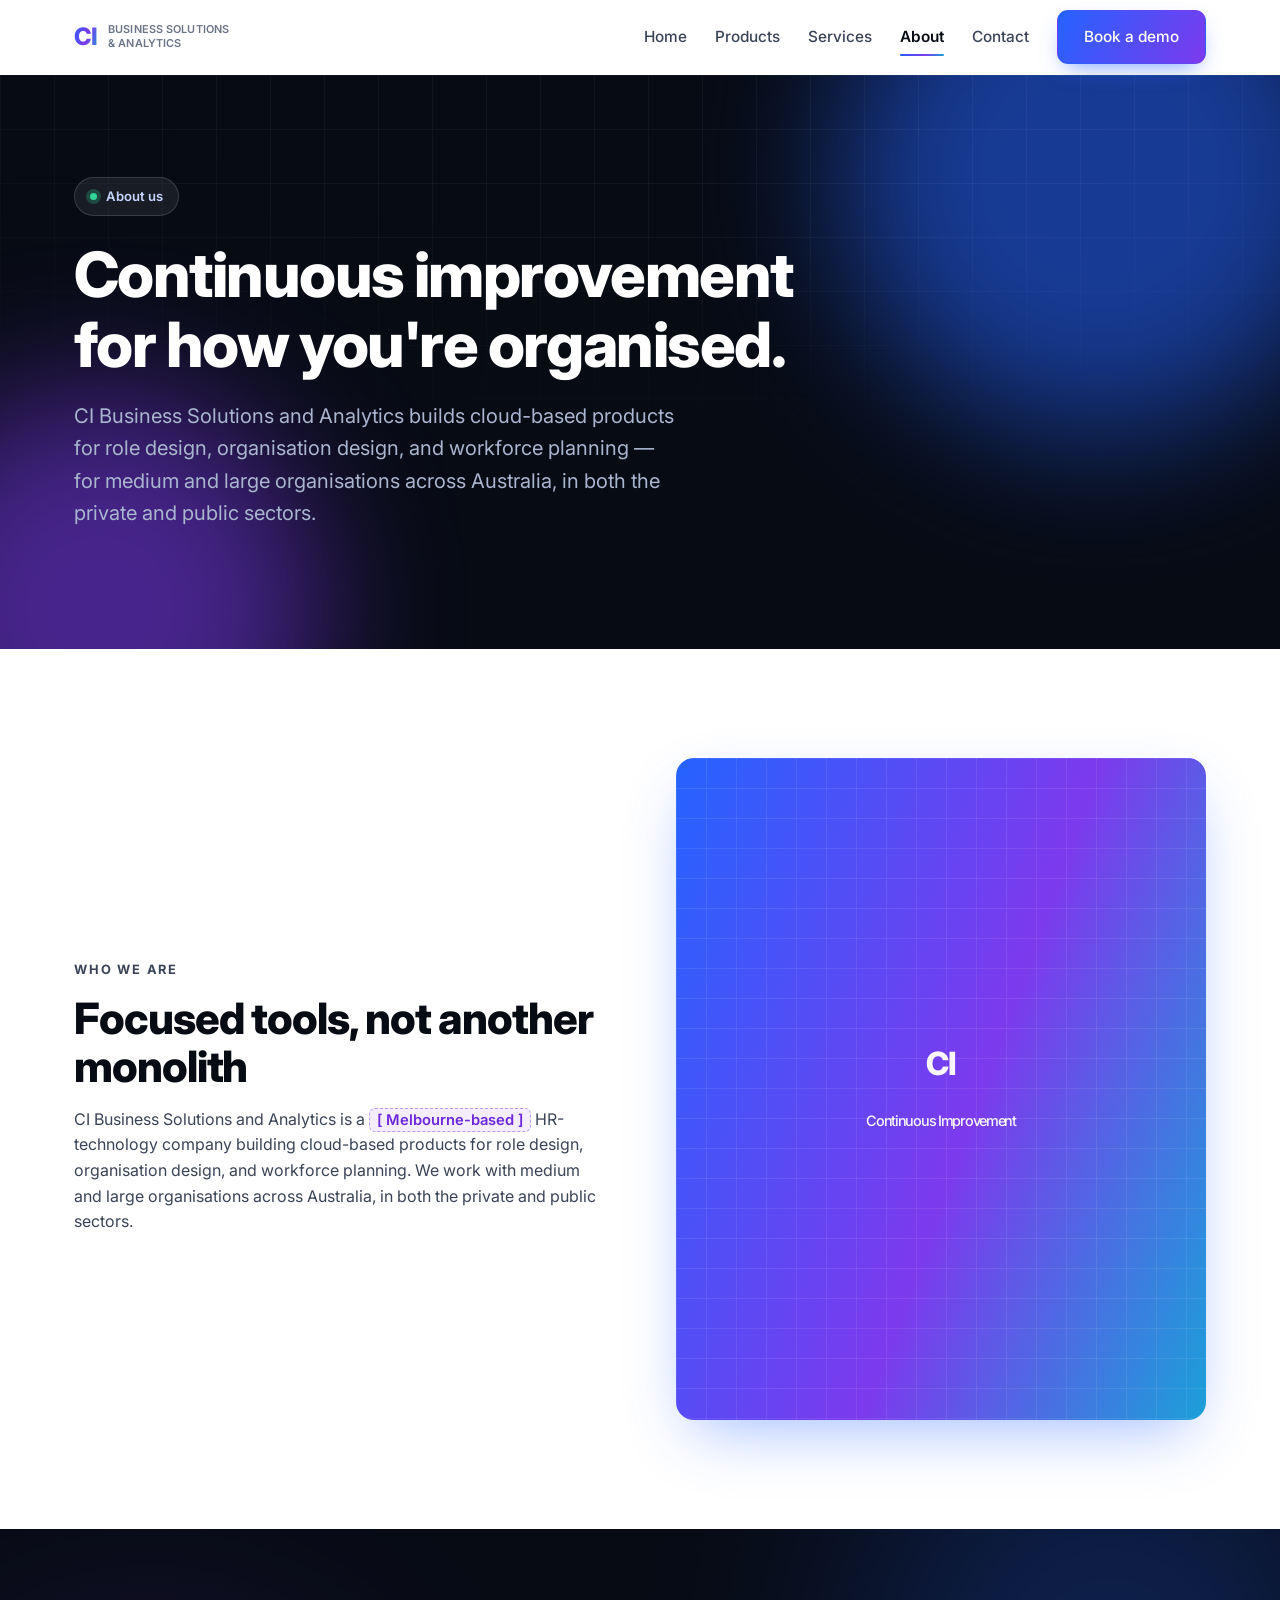
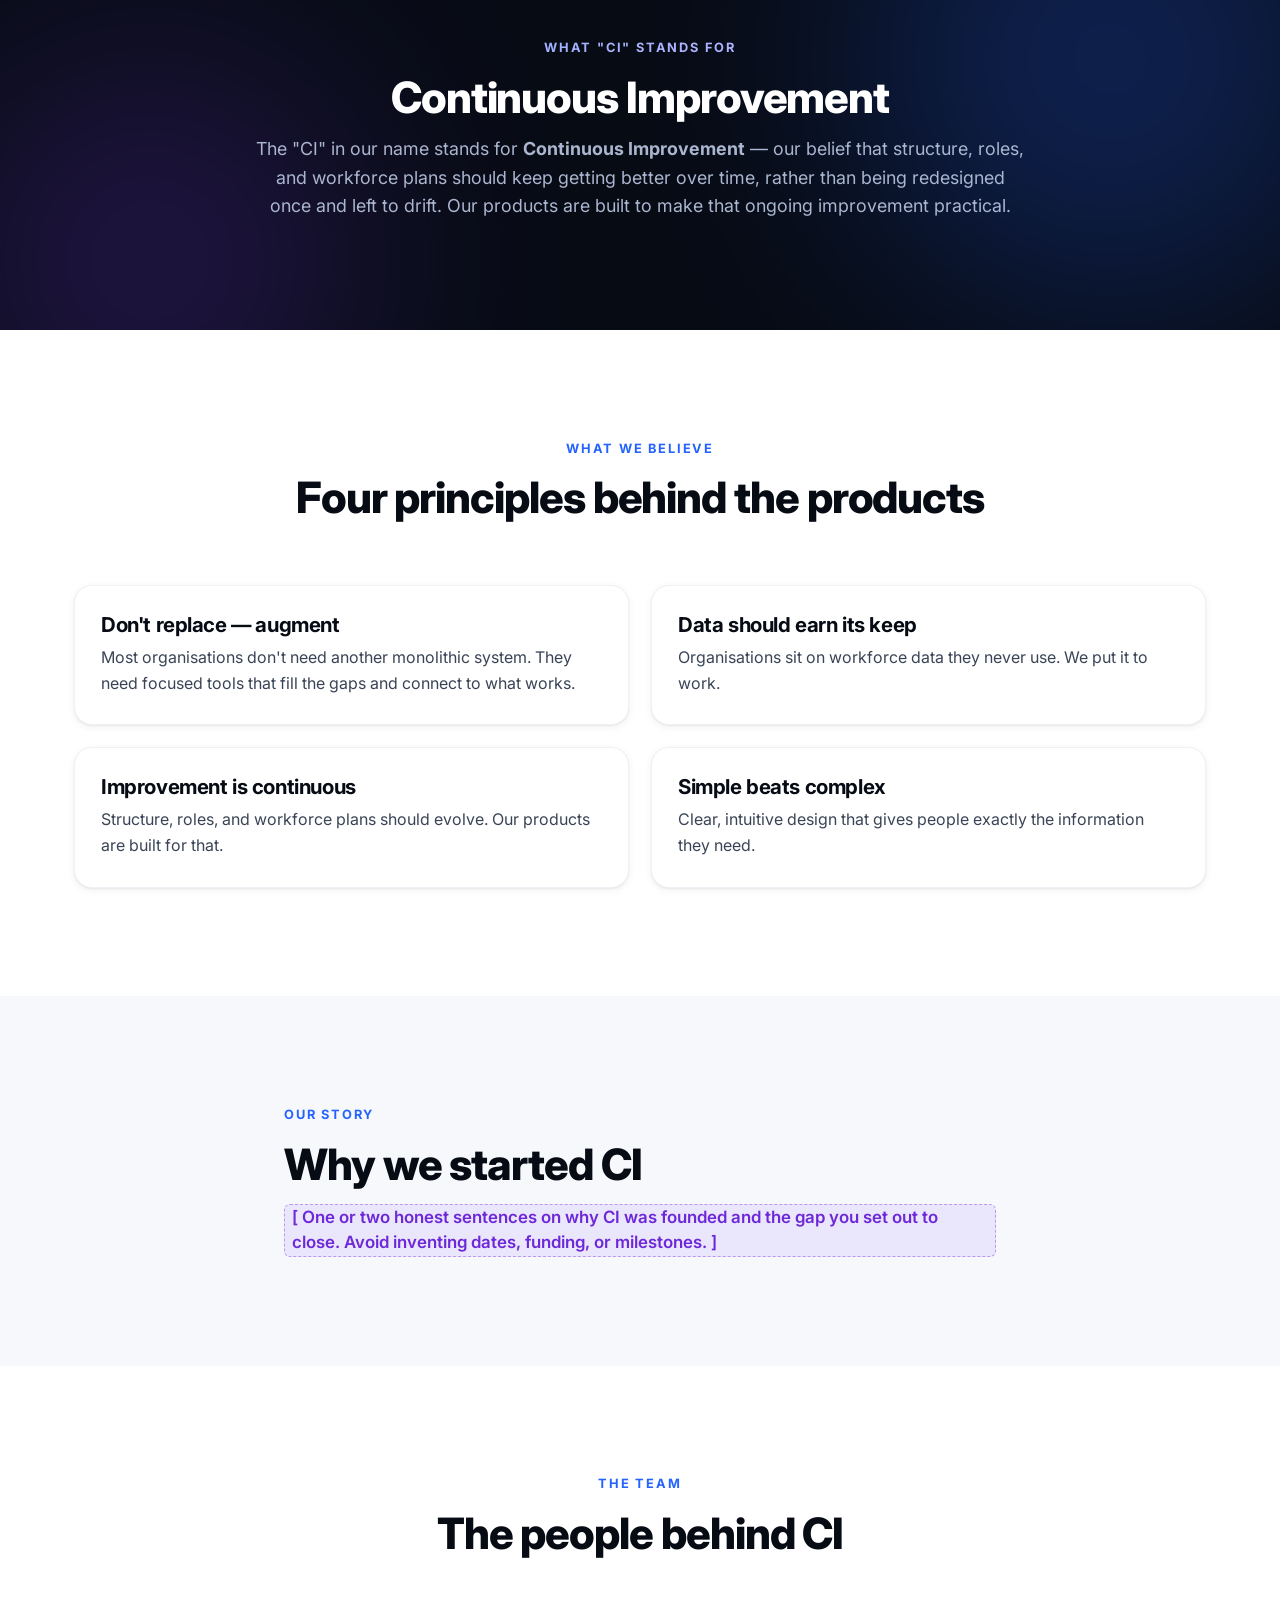
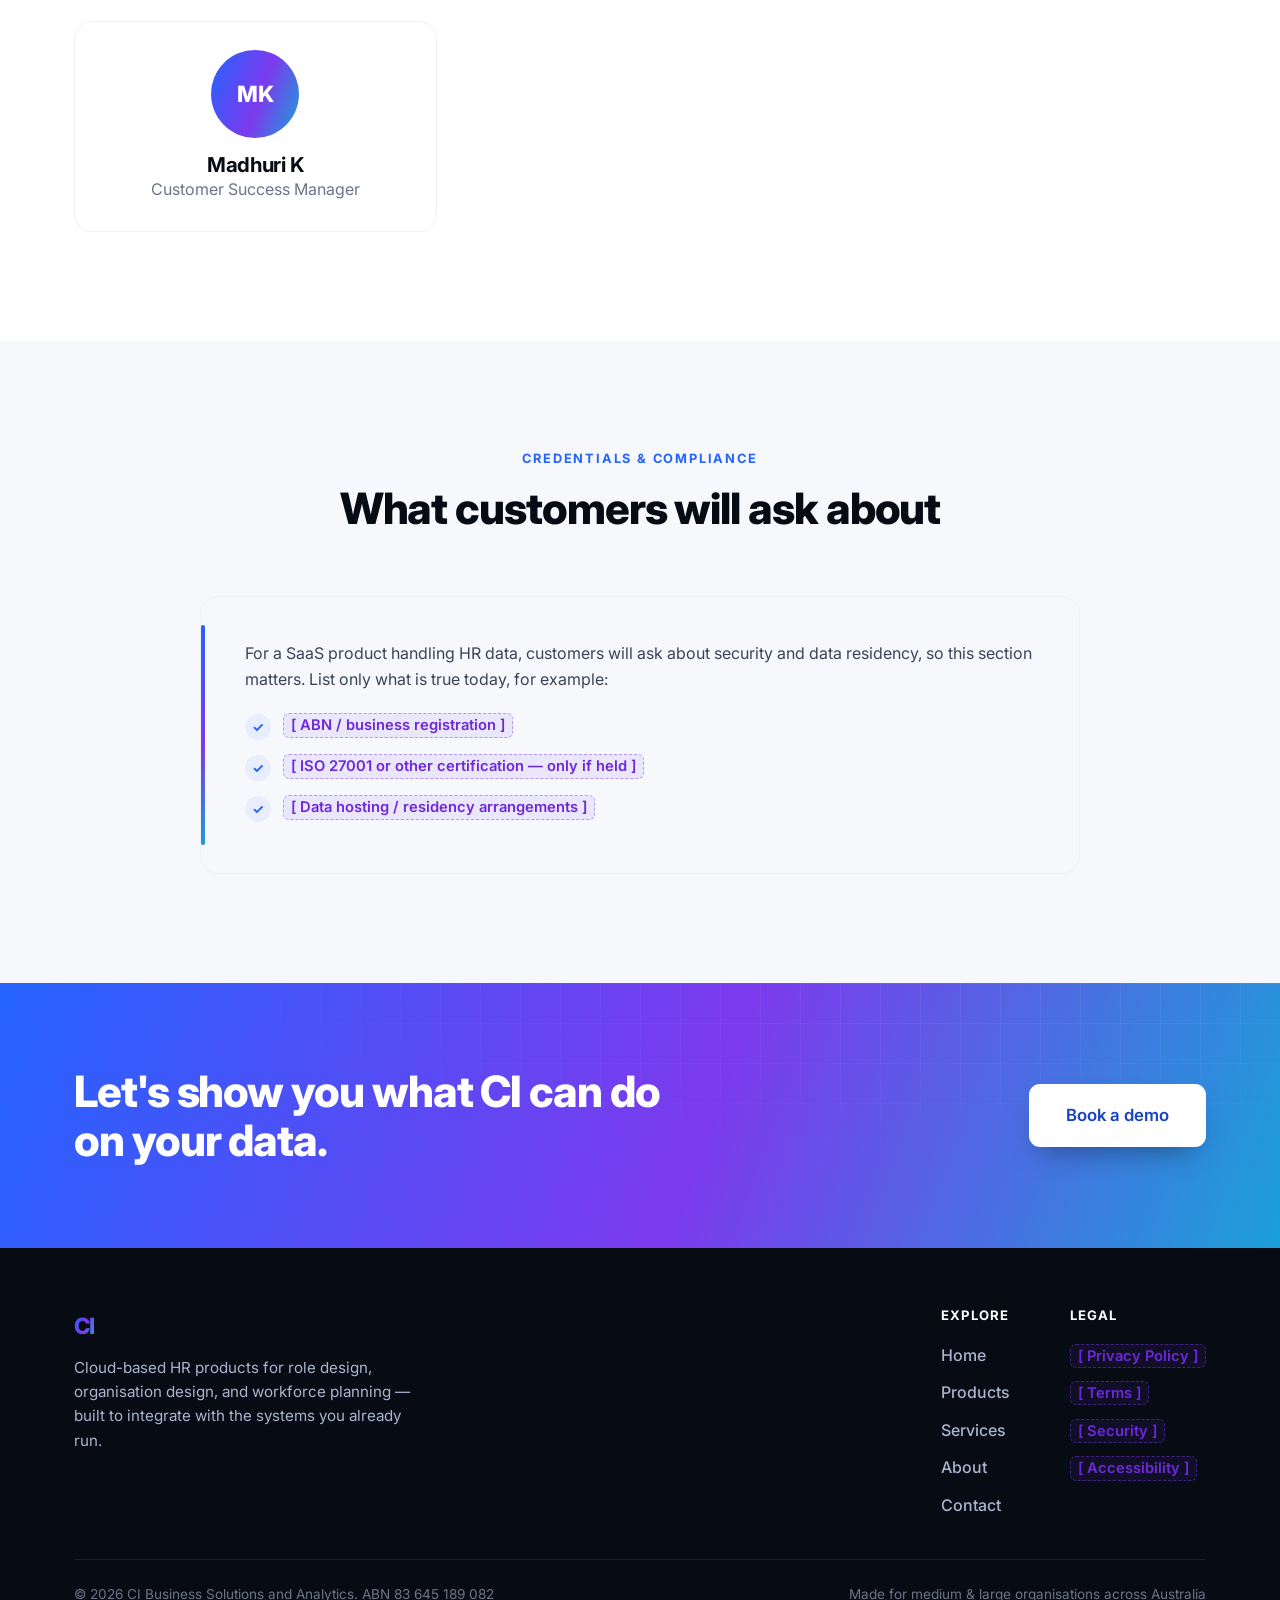
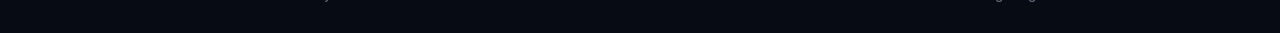
==== about.html @ e19707af "Remove internal VERIFY notes from public pages" ====
<!DOCTYPE html>
<html lang="en-AU">
<head>
  <meta charset="UTF-8" />
  <meta name="viewport" content="width=device-width, initial-scale=1.0" />
  <meta name="theme-color" content="#070b14" />
  <title>About | CI Business Solutions and Analytics</title>
  <meta name="description" content="CI Business Solutions and Analytics builds cloud-based HR products. The 'CI' stands for Continuous Improvement — structure, roles and workforce plans that keep getting better." />
  <link rel="preconnect" href="https://fonts.googleapis.com" />
  <link rel="preconnect" href="https://fonts.gstatic.com" crossorigin />
  <link href="https://fonts.googleapis.com/css2?family=Inter:wght@400;500;600;700;800&display=swap" rel="stylesheet" />
  <link rel="stylesheet" href="styles.css" />
</head>
<body>

  <header class="site-header" id="header">
    <div class="container header-inner">
      <a href="index.html" class="brand">
        <span class="brand-mark">CI</span>
        <span class="brand-sub">Business Solutions<br />&amp; Analytics</span>
      </a>
      <nav class="nav" id="nav">
        <a href="index.html">Home</a>
        <a href="products.html">Products</a>
        <a href="services.html">Services</a>
        <a href="about.html" class="active">About</a>
        <a href="contact.html">Contact</a>
        <a href="contact.html" class="btn btn-primary nav-cta">Book a demo</a>
      </nav>
      <button class="nav-toggle" id="navToggle" aria-label="Open menu" aria-expanded="false">
        <span></span><span></span><span></span>
      </button>
    </div>
  </header>

  <main>
    <section class="page-hero">
      <div class="hero-bg" aria-hidden="true">
        <span class="orb orb-1"></span><span class="orb orb-2"></span><span class="grid-overlay"></span>
      </div>
      <div class="container">
        <div class="page-hero-inner">
          <p class="pill"><span class="pill-dot"></span> About us</p>
          <h1>Continuous improvement for how you're organised.</h1>
          <p class="lead">
            CI Business Solutions and Analytics builds cloud-based products for role design, organisation
            design, and workforce planning — for medium and large organisations across Australia, in both
            the private and public sectors.
          </p>
        </div>
      </div>
    </section>

    <!-- ===== Who we are ===== -->
    <section class="section">
      <div class="container prose-grid">
        <div>
          <p class="eyebrow">Who we are</p>
          <h2>Focused tools, not another monolith</h2>
          <p>
            CI Business Solutions and Analytics is a <span class="ph">[ Melbourne-based ]</span>
            HR-technology company building cloud-based products for role design, organisation design, and
            workforce planning. We work with medium and large organisations across Australia, in both the
            private and public sectors.
          </p>
        </div>
        <div class="about-photo"><span>CI<br /><small style="font-size:0.9rem;font-weight:500;">Continuous Improvement</small></span></div>
      </div>
    </section>

    <!-- ===== What CI stands for ===== -->
    <section class="section section-dark">
      <div class="container" style="max-width: 820px; text-align: center; margin: 0 auto;">
        <p class="eyebrow eyebrow-light" style="text-align:center;">What "CI" stands for</p>
        <h2>Continuous Improvement</h2>
        <p class="section-sub-light">
          The "CI" in our name stands for <strong>Continuous Improvement</strong> — our belief that structure,
          roles, and workforce plans should keep getting better over time, rather than being redesigned once and
          left to drift. Our products are built to make that ongoing improvement practical.
        </p>
      </div>
    </section>

    <!-- ===== What we believe ===== -->
    <section class="section">
      <div class="container">
        <div class="section-head">
          <p class="eyebrow">What we believe</p>
          <h2>Four principles behind the products</h2>
        </div>
        <div class="values-grid">
          <div class="value"><h3>Don't replace — augment</h3><p>Most organisations don't need another monolithic system. They need focused tools that fill the gaps and connect to what works.</p></div>
          <div class="value"><h3>Data should earn its keep</h3><p>Organisations sit on workforce data they never use. We put it to work.</p></div>
          <div class="value"><h3>Improvement is continuous</h3><p>Structure, roles, and workforce plans should evolve. Our products are built for that.</p></div>
          <div class="value"><h3>Simple beats complex</h3><p>Clear, intuitive design that gives people exactly the information they need.</p></div>
        </div>
      </div>
    </section>

    <!-- ===== Our story ===== -->
    <section class="section section-muted">
      <div class="container" style="max-width: 760px; margin: 0 auto;">
        <p class="eyebrow">Our story</p>
        <h2>Why we started CI</h2>
        <p class="lede" style="margin-top: 16px;">
          <span class="ph">[ One or two honest sentences on why CI was founded and the gap you set out to close. Avoid inventing dates, funding, or milestones. ]</span>
        </p>
      </div>
    </section>

    <!-- ===== Team ===== -->
    <section class="section">
      <div class="container">
        <div class="section-head">
          <p class="eyebrow">The team</p>
          <h2>The people behind CI</h2>
        </div>
        <div class="team-grid">
          <div class="member"><div class="avatar">MK</div><h3>Madhuri K</h3><p style="color:var(--gray-500);">Customer Success Manager</p></div>
        </div>
      </div>
    </section>

    <!-- ===== Credentials & compliance ===== -->
    <section class="section section-muted">
      <div class="container">
        <div class="section-head">
          <p class="eyebrow">Credentials &amp; compliance</p>
          <h2>What customers will ask about</h2>
        </div>
        <div class="callout" style="margin: 0 auto;">
          <p>
            For a SaaS product handling HR data, customers will ask about security and data residency, so this
            section matters. List only what is true today, for example:
          </p>
          <ul class="cap-list" style="margin-top: 14px;">
            <li><span class="tick">✓</span> <span class="ph">[ ABN / business registration ]</span></li>
            <li><span class="tick">✓</span> <span class="ph">[ ISO 27001 or other certification — only if held ]</span></li>
            <li><span class="tick">✓</span> <span class="ph">[ Data hosting / residency arrangements ]</span></li>
          </ul>
        </div>
      </div>
    </section>

    <section class="cta-band">
      <div class="container cta-inner">
        <h2>Let's show you what CI can do on your data.</h2>
        <a href="contact.html" class="btn btn-primary btn-lg">Book a demo</a>
      </div>
    </section>
  </main>

  <footer class="site-footer">
    <div class="container">
      <div class="footer-inner">
        <div class="footer-brand">
          <span class="brand-mark">CI</span>
          <p>Cloud-based HR products for role design, organisation design, and workforce planning — built to integrate with the systems you already run.</p>
        </div>
        <div class="footer-cols">
          <div class="footer-col">
            <h4>Explore</h4>
            <a href="index.html">Home</a><a href="products.html">Products</a><a href="services.html">Services</a><a href="about.html">About</a><a href="contact.html">Contact</a>
          </div>
          <div class="footer-col">
            <h4>Legal</h4>
            <a href="#"><span class="ph">[ Privacy Policy ]</span></a><a href="#"><span class="ph">[ Terms ]</span></a><a href="#"><span class="ph">[ Security ]</span></a><a href="#"><span class="ph">[ Accessibility ]</span></a>
          </div>
        </div>
      </div>
      <div class="footer-bottom">
        <span>© <span id="year"></span> CI Business Solutions and Analytics. ABN 83 645 189 082</span>
        <span>Made for medium &amp; large organisations across Australia</span>
      </div>
    </div>
  </footer>

  <script src="script.js"></script>
</body>
</html>
---- styles.css ----
/* ===== Design tokens ===== */
:root {
  --ink: #070b14;
  --ink-2: #0d1424;
  --gray-900: #11151f;
  --gray-700: #3a4456;
  --gray-500: #6b7587;
  --gray-300: #c9cfd9;
  --gray-100: #eef1f6;
  --gray-50: #f6f8fc;
  --white: #ffffff;
  --accent: #2563ff;
  --accent-2: #7c3aed;
  --accent-3: #06b6d4;
  --accent-dark: #1542c4;
  --accent-soft: #e8eefe;
  --grad: linear-gradient(110deg, #2563ff 0%, #7c3aed 55%, #06b6d4 110%);
  --grad-warm: linear-gradient(120deg, #2563ff, #7c3aed);
  --radius: 18px;
  --radius-sm: 11px;
  --shadow-sm: 0 1px 2px rgba(7, 11, 20, 0.06), 0 2px 8px rgba(7, 11, 20, 0.06);
  --shadow-md: 0 18px 50px -12px rgba(7, 11, 20, 0.20);
  --shadow-glow: 0 24px 60px -18px rgba(37, 99, 255, 0.45);
  --maxw: 1180px;
  --ease: cubic-bezier(0.2, 0.7, 0.2, 1);
}

/* ===== Reset ===== */
*, *::before, *::after { box-sizing: border-box; }
* { margin: 0; }
html { scroll-behavior: smooth; -webkit-text-size-adjust: 100%; }
body {
  font-family: "Inter", system-ui, -apple-system, Segoe UI, Roboto, sans-serif;
  color: var(--ink); background: var(--white); line-height: 1.6;
  -webkit-font-smoothing: antialiased; overflow-x: hidden;
}
img { max-width: 100%; display: block; }
a { color: inherit; text-decoration: none; }
ul, ol { list-style: none; padding: 0; }
.container { width: 100%; max-width: var(--maxw); margin: 0 auto; padding: 0 24px; }

/* ===== Typography ===== */
h1, h2, h3, h4 { line-height: 1.12; letter-spacing: -0.025em; font-weight: 800; }
h1 { font-size: clamp(2.3rem, 5vw, 3.9rem); }
h2 { font-size: clamp(1.8rem, 3.4vw, 2.7rem); }
h3 { font-size: 1.28rem; font-weight: 700; letter-spacing: -0.02em; }
h4 { font-size: 1.05rem; font-weight: 700; }
.grad-text { background: var(--grad); -webkit-background-clip: text; background-clip: text; color: transparent; }
.eyebrow { font-size: 0.8rem; font-weight: 700; letter-spacing: 0.14em; text-transform: uppercase; color: var(--accent); margin-bottom: 14px; }
.eyebrow-light { background: linear-gradient(90deg,#8fb0ff,#c4b5fd); -webkit-background-clip: text; background-clip: text; color: transparent; }

/* ===== Placeholder token (replace before publishing) ===== */
.ph {
  display: inline-block; color: #6d28d9; background: rgba(124, 58, 237, 0.09);
  border: 1px dashed rgba(124, 58, 237, 0.45); border-radius: 6px;
  padding: 0 7px; font-size: 0.92em; font-weight: 600; line-height: 1.5;
}
.ph-note { display: block; margin-top: 8px; font-size: 0.82rem; color: var(--gray-500); font-style: italic; }

/* ===== Buttons ===== */
.btn { display: inline-flex; align-items: center; justify-content: center; gap: 8px;
  font-weight: 600; font-size: 0.97rem; padding: 14px 26px; border-radius: var(--radius-sm);
  border: 1.5px solid transparent; cursor: pointer;
  transition: transform 0.18s var(--ease), background 0.2s var(--ease), box-shadow 0.25s var(--ease), border-color 0.2s, color 0.2s;
  white-space: nowrap; }
.btn-primary { background: var(--grad-warm); color: #fff; box-shadow: 0 10px 24px -10px rgba(37, 99, 255, 0.7); }
.btn-primary:hover { transform: translateY(-2px); box-shadow: var(--shadow-glow); }
.btn-ghost { background: rgba(255,255,255,0.6); color: var(--ink); border-color: var(--gray-300); backdrop-filter: blur(6px); }
.btn-ghost:hover { border-color: var(--accent); color: var(--accent); transform: translateY(-2px); }
.btn-lg { padding: 17px 36px; font-size: 1.05rem; }
.btn-block { width: 100%; }

/* ===== Header ===== */
.site-header { position: sticky; top: 0; z-index: 50; background: rgba(255, 255, 255, 0.72);
  backdrop-filter: saturate(180%) blur(14px); border-bottom: 1px solid transparent;
  transition: box-shadow 0.25s var(--ease), border-color 0.25s; }
.site-header.scrolled { box-shadow: var(--shadow-sm); border-bottom-color: var(--gray-100); }
.header-inner { display: flex; align-items: center; justify-content: space-between; height: 74px; }
.brand { display: flex; align-items: center; gap: 11px; }
.brand-mark { font-weight: 800; font-size: 1.5rem; letter-spacing: -0.04em; background: var(--grad); -webkit-background-clip: text; background-clip: text; color: transparent; }
.brand-sub { font-size: 0.68rem; line-height: 1.25; font-weight: 600; color: var(--gray-500); letter-spacing: 0.01em; text-transform: uppercase; }
.nav { display: flex; align-items: center; gap: 28px; }
.nav > a { position: relative; font-weight: 500; font-size: 0.96rem; color: var(--gray-700); transition: color 0.15s; }
.nav > a:not(.nav-cta):hover { color: var(--ink); }
.nav > a.active { color: var(--ink); font-weight: 600; }
.nav > a.active::after { content: ""; position: absolute; left: 0; right: 0; bottom: -7px; height: 2px; border-radius: 2px; background: var(--grad); }
.nav .nav-cta, .nav .nav-cta:hover { color: #fff; }
.nav-toggle { display: none; flex-direction: column; gap: 5px; background: none; border: 0; cursor: pointer; padding: 8px; }
.nav-toggle span { width: 24px; height: 2px; background: var(--ink); border-radius: 2px; transition: 0.2s var(--ease); }

/* ===== Hero (home) + page hero (inner) ===== */
.hero, .page-hero { position: relative; overflow: hidden; background: var(--ink); }
.hero { padding: clamp(70px, 10vw, 132px) 0 clamp(60px, 9vw, 116px); }
.page-hero { padding: clamp(64px, 8vw, 104px) 0 clamp(54px, 7vw, 88px); }
.hero-bg { position: absolute; inset: 0; z-index: 0; pointer-events: none; }
.orb { position: absolute; border-radius: 50%; filter: blur(70px); opacity: 0.55; animation: float 14s var(--ease) infinite; }
.orb-1 { width: 520px; height: 520px; background: #2563ff; top: -160px; right: -80px; }
.orb-2 { width: 440px; height: 440px; background: #7c3aed; bottom: -180px; left: -120px; animation-delay: -4s; }
.orb-3 { width: 360px; height: 360px; background: #06b6d4; top: 30%; left: 42%; opacity: 0.32; animation-delay: -8s; }
@keyframes float { 0%,100% { transform: translate(0,0) scale(1); } 33% { transform: translate(30px,-30px) scale(1.06); } 66% { transform: translate(-20px,20px) scale(0.97); } }
.grid-overlay { position: absolute; inset: 0;
  background-image: linear-gradient(rgba(255,255,255,0.04) 1px, transparent 1px), linear-gradient(90deg, rgba(255,255,255,0.04) 1px, transparent 1px);
  background-size: 54px 54px;
  -webkit-mask-image: radial-gradient(120% 90% at 50% 0%, #000 30%, transparent 75%);
  mask-image: radial-gradient(120% 90% at 50% 0%, #000 30%, transparent 75%); }

.hero-inner { position: relative; z-index: 1; display: grid; grid-template-columns: 1.05fr 0.95fr; gap: 56px; align-items: center; }
.hero-copy, .page-hero .container { color: #fff; position: relative; z-index: 1; }
.page-hero-inner { max-width: 760px; }
.pill { display: inline-flex; align-items: center; gap: 9px; font-size: 0.82rem; font-weight: 600; color: #c7d6ff;
  padding: 8px 15px; border-radius: 999px; background: rgba(255,255,255,0.07); border: 1px solid rgba(255,255,255,0.14); margin-bottom: 24px; }
.pill-dot { width: 7px; height: 7px; border-radius: 50%; background: #34d399; box-shadow: 0 0 0 4px rgba(52,211,153,0.25); }
.hero-copy h1, .page-hero h1 { color: #fff; margin-bottom: 20px; }
.hero-copy .lead, .page-hero .lead { font-size: clamp(1.05rem, 1.6vw, 1.26rem); color: #aab6cf; max-width: 600px; margin-bottom: 32px; }
.hero-actions { display: flex; gap: 14px; flex-wrap: wrap; }
.hero-note { margin-top: 26px; font-size: 0.88rem; color: #8794ad; }

/* Hero visual — integration diagram */
.hero-visual { position: relative; z-index: 1; }
.glass-panel { background: rgba(255,255,255,0.07); border: 1px solid rgba(255,255,255,0.15); border-radius: var(--radius);
  backdrop-filter: blur(14px); box-shadow: 0 30px 70px -20px rgba(0,0,0,0.6); }
.platform { padding: 22px; animation: rise 0.8s var(--ease) both; }
.platform-head { display: flex; justify-content: space-between; align-items: center; margin-bottom: 18px; }
.platform-title { color: #cdd8f0; font-weight: 600; font-size: 0.92rem; }
.platform-live { display: inline-flex; align-items: center; gap: 7px; font-size: 0.78rem; color: #34d399; font-weight: 600; }
.live-dot { width: 7px; height: 7px; border-radius: 50%; background: #34d399; animation: pulse 1.8s infinite; }
@keyframes pulse { 0%,100% { box-shadow: 0 0 0 0 rgba(52,211,153,0.5);} 50% { box-shadow: 0 0 0 6px rgba(52,211,153,0);} }
.mod { display: flex; align-items: center; gap: 14px; padding: 14px 16px; border-radius: 13px; margin-bottom: 11px;
  background: rgba(255,255,255,0.05); border: 1px solid rgba(255,255,255,0.10); }
.mod.is-ci { background: linear-gradient(110deg, rgba(37,99,255,0.22), rgba(124,58,237,0.18)); border-color: rgba(124,58,237,0.45); }
.mod-ic { width: 38px; height: 38px; border-radius: 10px; display: grid; place-items: center; font-size: 1rem; color: #fff; background: rgba(255,255,255,0.12); }
.mod.is-ci .mod-ic { background: linear-gradient(145deg,#2563ff,#7c3aed); }
.mod-name { color: #fff; font-weight: 600; font-size: 0.95rem; }
.mod-tag { color: #8fa0c0; font-size: 0.76rem; }
.mod-sync { margin-left: auto; font-size: 0.72rem; font-weight: 600; color: #34d399; }
.platform-foot { text-align: center; margin-top: 14px; font-size: 0.8rem; color: #8794ad; }
@keyframes rise { from { opacity: 0; transform: translateY(26px); } to { opacity: 1; transform: none; } }

/* ===== Sections ===== */
.section { padding: clamp(64px, 8.5vw, 110px) 0; position: relative; }
.section-tight { padding: clamp(48px, 6vw, 76px) 0; }
.section-muted { background: var(--gray-50); }
.section-head { max-width: 720px; margin: 0 auto clamp(40px, 6vw, 64px); text-align: center; }
.section-head.left { margin-left: 0; text-align: left; }
.section-sub { color: var(--gray-700); font-size: 1.12rem; margin-top: 14px; }
.section-sub-light { color: #aab6cf; font-size: 1.12rem; margin-top: 14px; }
.lede { font-size: 1.15rem; color: var(--gray-700); max-width: 760px; }
.lede + .lede { margin-top: 18px; }

/* ===== Two-column prose ===== */
.prose-grid { display: grid; grid-template-columns: 1fr 1fr; gap: clamp(36px, 6vw, 72px); align-items: center; }
.prose-grid p { color: var(--gray-700); margin-top: 16px; }

/* ===== Principles / approach ===== */
.principles { display: grid; grid-template-columns: repeat(3, 1fr); gap: 22px; }
.principle { padding: 28px 26px; border-radius: var(--radius); background: var(--white); border: 1px solid var(--gray-100); box-shadow: var(--shadow-sm); }
.principle .p-ic { width: 48px; height: 48px; border-radius: 13px; display: grid; place-items: center; color: #fff; background: var(--grad); font-size: 1.15rem; margin-bottom: 16px; box-shadow: 0 8px 20px -8px rgba(37,99,255,0.6); }
.principle h3 { margin-bottom: 8px; }
.principle p { color: var(--gray-700); font-size: 0.97rem; }

/* ===== Cards (products summary / generic) ===== */
.cards { display: grid; grid-template-columns: repeat(3, 1fr); gap: 22px; }
.card { position: relative; background: var(--white); border: 1px solid var(--gray-100); border-radius: var(--radius);
  padding: 30px 26px; overflow: hidden; display: flex; flex-direction: column;
  transition: transform 0.25s var(--ease), box-shadow 0.25s var(--ease), border-color 0.25s; }
.card::after { content: ""; position: absolute; inset: 0; border-radius: inherit; padding: 1px; background: var(--grad);
  -webkit-mask: linear-gradient(#000 0 0) content-box, linear-gradient(#000 0 0); -webkit-mask-composite: xor; mask-composite: exclude; opacity: 0; transition: opacity 0.25s; }
.card:hover { transform: translateY(-6px); box-shadow: var(--shadow-md); border-color: transparent; }
.card:hover::after { opacity: 1; }
.card-icon { width: 50px; height: 50px; display: grid; place-items: center; background: var(--grad); color: #fff; border-radius: 14px;
  font-size: 1.05rem; font-weight: 700; margin-bottom: 20px; box-shadow: 0 8px 20px -8px rgba(37,99,255,0.6); letter-spacing: -0.03em; }
.card .product-name { font-size: 0.78rem; font-weight: 700; letter-spacing: 0.06em; text-transform: uppercase; color: var(--accent); margin-bottom: 4px; }
.card h3 { margin-bottom: 10px; }
.card p { color: var(--gray-700); font-size: 0.97rem; flex: 1; }
.card-link { color: var(--accent); font-weight: 600; font-size: 0.92rem; margin-top: 18px; }
.card-link:hover { text-decoration: underline; }

/* ===== Feature / checklist grid ===== */
.feature-grid { display: grid; grid-template-columns: repeat(3, 1fr); gap: 16px 30px; max-width: 980px; margin: 0 auto; }
.feature-grid li { display: flex; gap: 13px; align-items: flex-start; font-weight: 500; color: var(--gray-900); }
.tick { flex: none; width: 26px; height: 26px; border-radius: 50%; display: grid; place-items: center; background: var(--accent-soft); color: var(--accent); font-size: 0.85rem; font-weight: 700; margin-top: 1px; }

/* ===== Benefits ===== */
.benefit-list { max-width: 860px; margin: 0 auto; }
.benefit-list li { display: flex; gap: 18px; padding: 22px 0; border-bottom: 1px solid var(--gray-100); align-items: flex-start; }
.benefit-list li:last-child { border-bottom: 0; }
.b-ic { flex: none; width: 44px; height: 44px; border-radius: 12px; display: grid; place-items: center; color: #fff; background: var(--grad); font-size: 1.1rem; }
.benefit-list strong { display: block; font-size: 1.08rem; margin-bottom: 3px; }
.benefit-list p { color: var(--gray-700); }

/* ===== Callout (ROI / illustrative) ===== */
.callout { position: relative; background: var(--gray-50); border: 1px solid var(--gray-100); border-radius: var(--radius); padding: clamp(28px, 4vw, 44px); max-width: 880px; margin: 0 auto; }
.callout::before { content: ""; position: absolute; left: 0; top: 28px; bottom: 28px; width: 4px; border-radius: 4px; background: var(--grad); }
.badge-illustrative { display: inline-block; font-size: 0.72rem; font-weight: 700; letter-spacing: 0.08em; text-transform: uppercase; color: #b45309; background: #fef3c7; border: 1px solid #fde68a; padding: 4px 11px; border-radius: 999px; margin-bottom: 16px; }
.callout p { color: var(--gray-700); }

/* ===== Product detail blocks ===== */
.product-block { display: grid; grid-template-columns: 1.05fr 0.95fr; gap: clamp(36px, 6vw, 70px); align-items: center; padding: clamp(48px, 7vw, 84px) 0; border-top: 1px solid var(--gray-100); }
.product-block:first-of-type { border-top: 0; }
.product-block:nth-child(even) .pb-text { order: 2; }
.pb-text .product-name { font-size: 0.82rem; font-weight: 700; letter-spacing: 0.08em; text-transform: uppercase; color: var(--accent); margin-bottom: 10px; }
.pb-text h2 { margin-bottom: 14px; }
.pb-text > p { color: var(--gray-700); font-size: 1.05rem; }
.cap-title { font-size: 0.8rem; font-weight: 700; letter-spacing: 0.06em; text-transform: uppercase; color: var(--gray-500); margin: 26px 0 12px; }
.cap-list li { display: flex; gap: 12px; align-items: flex-start; padding: 7px 0; color: var(--gray-900); font-weight: 500; }
.who { margin-top: 22px; padding: 16px 18px; border-radius: var(--radius-sm); background: var(--gray-50); border: 1px solid var(--gray-100); color: var(--gray-700); font-size: 0.96rem; }
.who strong { color: var(--ink); }
.pb-visual { aspect-ratio: 5 / 4; border-radius: var(--radius); position: relative; overflow: hidden; background: var(--grad); display: grid; place-items: center; box-shadow: var(--shadow-glow); }
.pb-visual:nth-child(1) { }
.product-block:nth-child(2) .pb-visual { background: linear-gradient(135deg,#7c3aed,#06b6d4); }
.product-block:nth-child(3) .pb-visual { background: linear-gradient(135deg,#06b6d4,#2563ff); }
.pb-visual::after { content: ""; position: absolute; inset: 0; background-image: linear-gradient(rgba(255,255,255,0.10) 1px, transparent 1px), linear-gradient(90deg, rgba(255,255,255,0.10) 1px, transparent 1px); background-size: 34px 34px; }
.pb-visual .pv-label { position: relative; z-index: 1; color: #fff; font-weight: 800; font-size: clamp(1.4rem, 3vw, 2rem); letter-spacing: -0.03em; text-align: center; padding: 20px; }
.pb-visual .pv-label small { display: block; font-size: 0.9rem; font-weight: 500; opacity: 0.85; letter-spacing: 0; margin-top: 6px; }

/* ===== Pricing ===== */
.pricing { max-width: 440px; margin: 0 auto; background: var(--white); border: 1px solid var(--gray-100); border-radius: var(--radius); overflow: hidden; box-shadow: var(--shadow-md); text-align: center; }
.pricing-top { background: var(--grad); color: #fff; padding: 26px; }
.pricing-top .plan { font-size: 0.8rem; font-weight: 700; letter-spacing: 0.1em; text-transform: uppercase; opacity: 0.9; }
.pricing-body { padding: 30px 28px 34px; }
.pricing .price { font-size: 2.6rem; font-weight: 800; letter-spacing: -0.03em; }
.pricing .price small { font-size: 1rem; font-weight: 500; color: var(--gray-500); }
.pricing .min { color: var(--gray-500); margin: 8px 0 22px; }

/* ===== Dark band / approach ===== */
.section-dark { background: var(--ink); color: #fff; overflow: hidden; position: relative; }
.section-dark::before { content: ""; position: absolute; width: 500px; height: 500px; border-radius: 50%; background: #2563ff; filter: blur(120px); opacity: 0.25; top: -120px; right: -80px; }
.section-dark::after { content: ""; position: absolute; width: 420px; height: 420px; border-radius: 50%; background: #7c3aed; filter: blur(120px); opacity: 0.22; bottom: -140px; left: -60px; }
.section-dark > .container { position: relative; z-index: 1; }
.section-dark h2 { color: #fff; }

/* ===== Values (about) ===== */
.values-grid { display: grid; grid-template-columns: repeat(2, 1fr); gap: 22px; }
.value { padding: 28px 26px; border-radius: var(--radius); background: var(--white); border: 1px solid var(--gray-100); box-shadow: var(--shadow-sm); }
.value h3 { margin-bottom: 8px; }
.value p { color: var(--gray-700); }

/* ===== Team ===== */
.team-grid { display: grid; grid-template-columns: repeat(3, 1fr); gap: 22px; }
.member { text-align: center; padding: 28px 22px; border-radius: var(--radius); border: 1px solid var(--gray-100); background: var(--white); }
.avatar { width: 88px; height: 88px; border-radius: 50%; margin: 0 auto 16px; background: var(--grad); display: grid; place-items: center; color: #fff; font-weight: 800; font-size: 1.4rem; }

/* ===== About photo ===== */
.about-photo { aspect-ratio: 4 / 5; border-radius: var(--radius); position: relative; overflow: hidden; background: var(--grad);
  display: grid; place-items: center; color: rgba(255,255,255,0.95); font-size: 2rem; font-weight: 800; letter-spacing: -0.04em; box-shadow: var(--shadow-glow); padding: 24px; text-align: center; }
.about-photo::after { content: ""; position: absolute; inset: 0; background-image: linear-gradient(rgba(255,255,255,0.08) 1px, transparent 1px), linear-gradient(90deg, rgba(255,255,255,0.08) 1px, transparent 1px); background-size: 30px 30px; }
.about-photo span { position: relative; z-index: 1; }

/* ===== CTA band ===== */
.cta-band { position: relative; overflow: hidden; background: var(--grad); color: #fff; padding: clamp(50px, 7vw, 84px) 0; }
.cta-band::before { content: ""; position: absolute; inset: 0;
  background-image: linear-gradient(rgba(255,255,255,0.07) 1px, transparent 1px), linear-gradient(90deg, rgba(255,255,255,0.07) 1px, transparent 1px);
  background-size: 40px 40px; -webkit-mask-image: radial-gradient(100% 100% at 80% 0%, #000, transparent 70%); mask-image: radial-gradient(100% 100% at 80% 0%, #000, transparent 70%); }
.cta-inner { position: relative; z-index: 1; display: flex; align-items: center; justify-content: space-between; gap: 30px; flex-wrap: wrap; }
.cta-band h2 { color: #fff; max-width: 640px; }
.cta-band .btn-primary { background: #fff; color: var(--accent-dark); box-shadow: 0 14px 30px -12px rgba(0,0,0,0.4); }
.cta-band .btn-primary:hover { background: var(--gray-50); }

/* ===== Contact ===== */
.contact-grid { display: grid; grid-template-columns: 0.85fr 1.15fr; gap: clamp(36px, 6vw, 72px); align-items: start; }
.contact-copy p { color: var(--gray-700); margin-top: 14px; }
.contact-list { margin-top: 30px; display: grid; gap: 18px; }
.contact-list li { display: flex; flex-direction: column; }
.contact-list strong { font-size: 0.78rem; letter-spacing: 0.08em; text-transform: uppercase; color: var(--gray-500); margin-bottom: 4px; }
.contact-list span { font-size: 1.05rem; font-weight: 500; }
.contact-form { background: var(--white); border: 1px solid var(--gray-100); border-radius: var(--radius); padding: 32px; box-shadow: var(--shadow-md); }
.form-row { display: grid; grid-template-columns: 1fr 1fr; gap: 16px; }
.field { margin-bottom: 16px; }
.field label { display: block; font-size: 0.88rem; font-weight: 600; margin-bottom: 7px; }
.req { color: var(--accent-2); }
.field input, .field select, .field textarea { width: 100%; padding: 12px 14px; font: inherit; color: var(--ink);
  background: var(--gray-50); border: 1.5px solid var(--gray-100); border-radius: var(--radius-sm);
  transition: border-color 0.15s, box-shadow 0.15s, background 0.15s; }
.field input:focus, .field select:focus, .field textarea:focus { outline: 0; background: #fff; border-color: var(--accent); box-shadow: 0 0 0 4px var(--accent-soft); }
.field textarea { resize: vertical; }
.form-reassure { margin-top: 16px; font-size: 0.88rem; color: var(--gray-500); }
.form-note { margin-top: 14px; color: #0a7d3b; font-weight: 600; font-size: 0.92rem; }

/* ===== Footer ===== */
.site-footer { background: var(--ink); color: #aab6cf; padding: 60px 0 28px; }
.footer-inner { display: flex; justify-content: space-between; gap: 40px; flex-wrap: wrap; padding-bottom: 34px; border-bottom: 1px solid rgba(255,255,255,0.08); }
.footer-brand { max-width: 340px; }
.footer-brand .brand-mark { font-size: 1.4rem; }
.footer-brand p { margin-top: 12px; font-size: 0.95rem; }
.footer-col h4 { color: #fff; font-size: 0.82rem; letter-spacing: 0.08em; text-transform: uppercase; margin-bottom: 14px; }
.footer-col a { display: block; color: #aab6cf; font-weight: 500; padding: 6px 0; transition: color 0.15s; }
.footer-col a:hover { color: #fff; }
.footer-cols { display: flex; gap: 60px; flex-wrap: wrap; }
.footer-bottom { display: flex; justify-content: space-between; gap: 16px; flex-wrap: wrap; margin-top: 24px; font-size: 0.85rem; color: var(--gray-500); }

/* ===== Scroll reveal ===== */
.reveal { opacity: 0; transform: translateY(22px); transition: opacity 0.6s var(--ease), transform 0.6s var(--ease); }
.reveal.in { opacity: 1; transform: none; }

/* ===== Responsive ===== */
@media (max-width: 960px) {
  .hero-inner { grid-template-columns: 1fr; gap: 56px; }
  .hero-visual { max-width: 460px; margin: 0 auto; width: 100%; }
  .principles, .cards, .team-grid { grid-template-columns: repeat(2, 1fr); }
  .feature-grid { grid-template-columns: repeat(2, 1fr); }
  .prose-grid, .values-grid, .contact-grid { grid-template-columns: 1fr; }
  .product-block { grid-template-columns: 1fr; gap: 32px; }
  .product-block:nth-child(even) .pb-text { order: 0; }
  .pb-visual { max-width: 460px; }
}
@media (max-width: 680px) {
  .nav { position: fixed; inset: 74px 0 auto 0; flex-direction: column; align-items: stretch; gap: 0; background: #fff;
    border-bottom: 1px solid var(--gray-100); padding: 10px 24px 22px; box-shadow: var(--shadow-md);
    transform: translateY(-140%); transition: transform 0.28s var(--ease); }
  .nav.open { transform: none; }
  .nav > a { padding: 14px 0; border-bottom: 1px solid var(--gray-100); color: var(--ink); }
  .nav > a.active::after { display: none; }
  .nav .nav-cta { margin-top: 14px; border-bottom: 0; }
  .nav-toggle { display: flex; }
  .nav-toggle.open span:nth-child(1) { transform: translateY(7px) rotate(45deg); }
  .nav-toggle.open span:nth-child(2) { opacity: 0; }
  .nav-toggle.open span:nth-child(3) { transform: translateY(-7px) rotate(-45deg); }
  .principles, .cards, .team-grid, .feature-grid, .form-row { grid-template-columns: 1fr; }
  .cta-inner { flex-direction: column; align-items: flex-start; }
}
@media (prefers-reduced-motion: reduce) { .orb, .live-dot { animation: none !important; } }
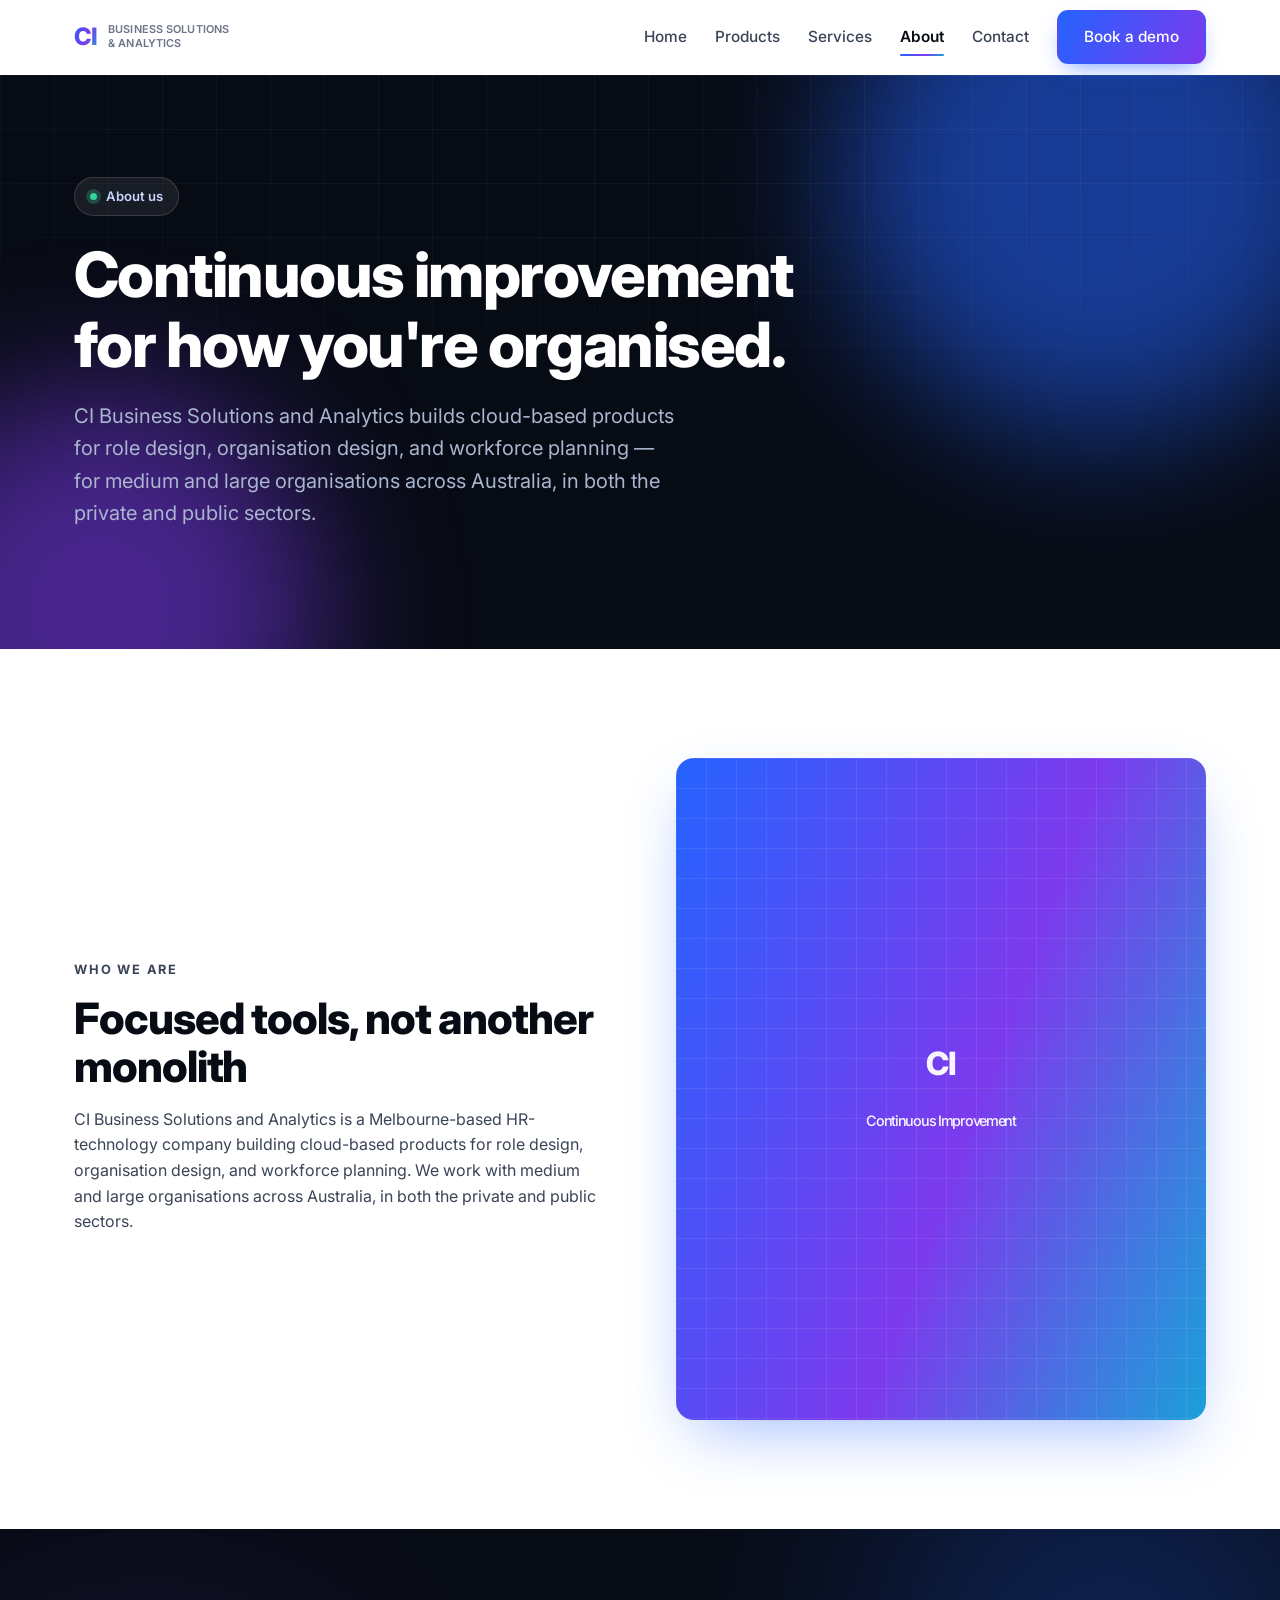
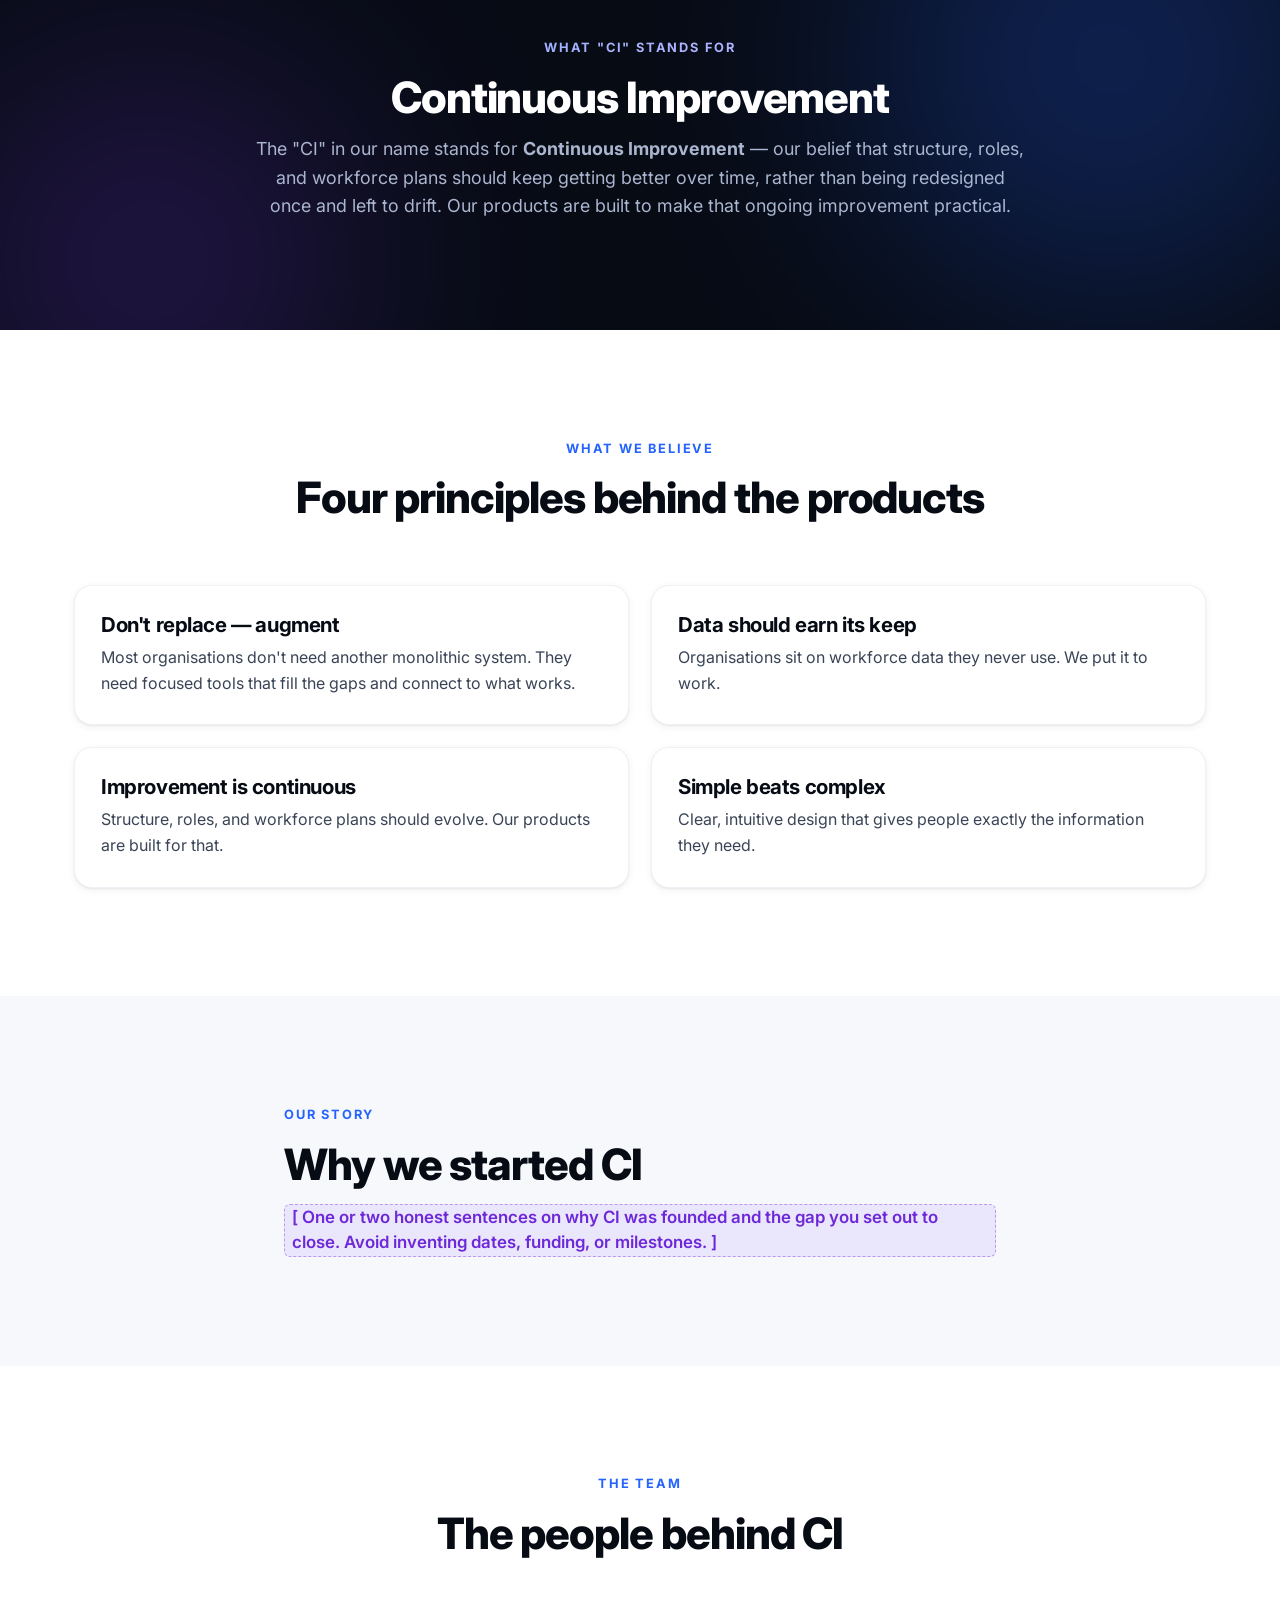
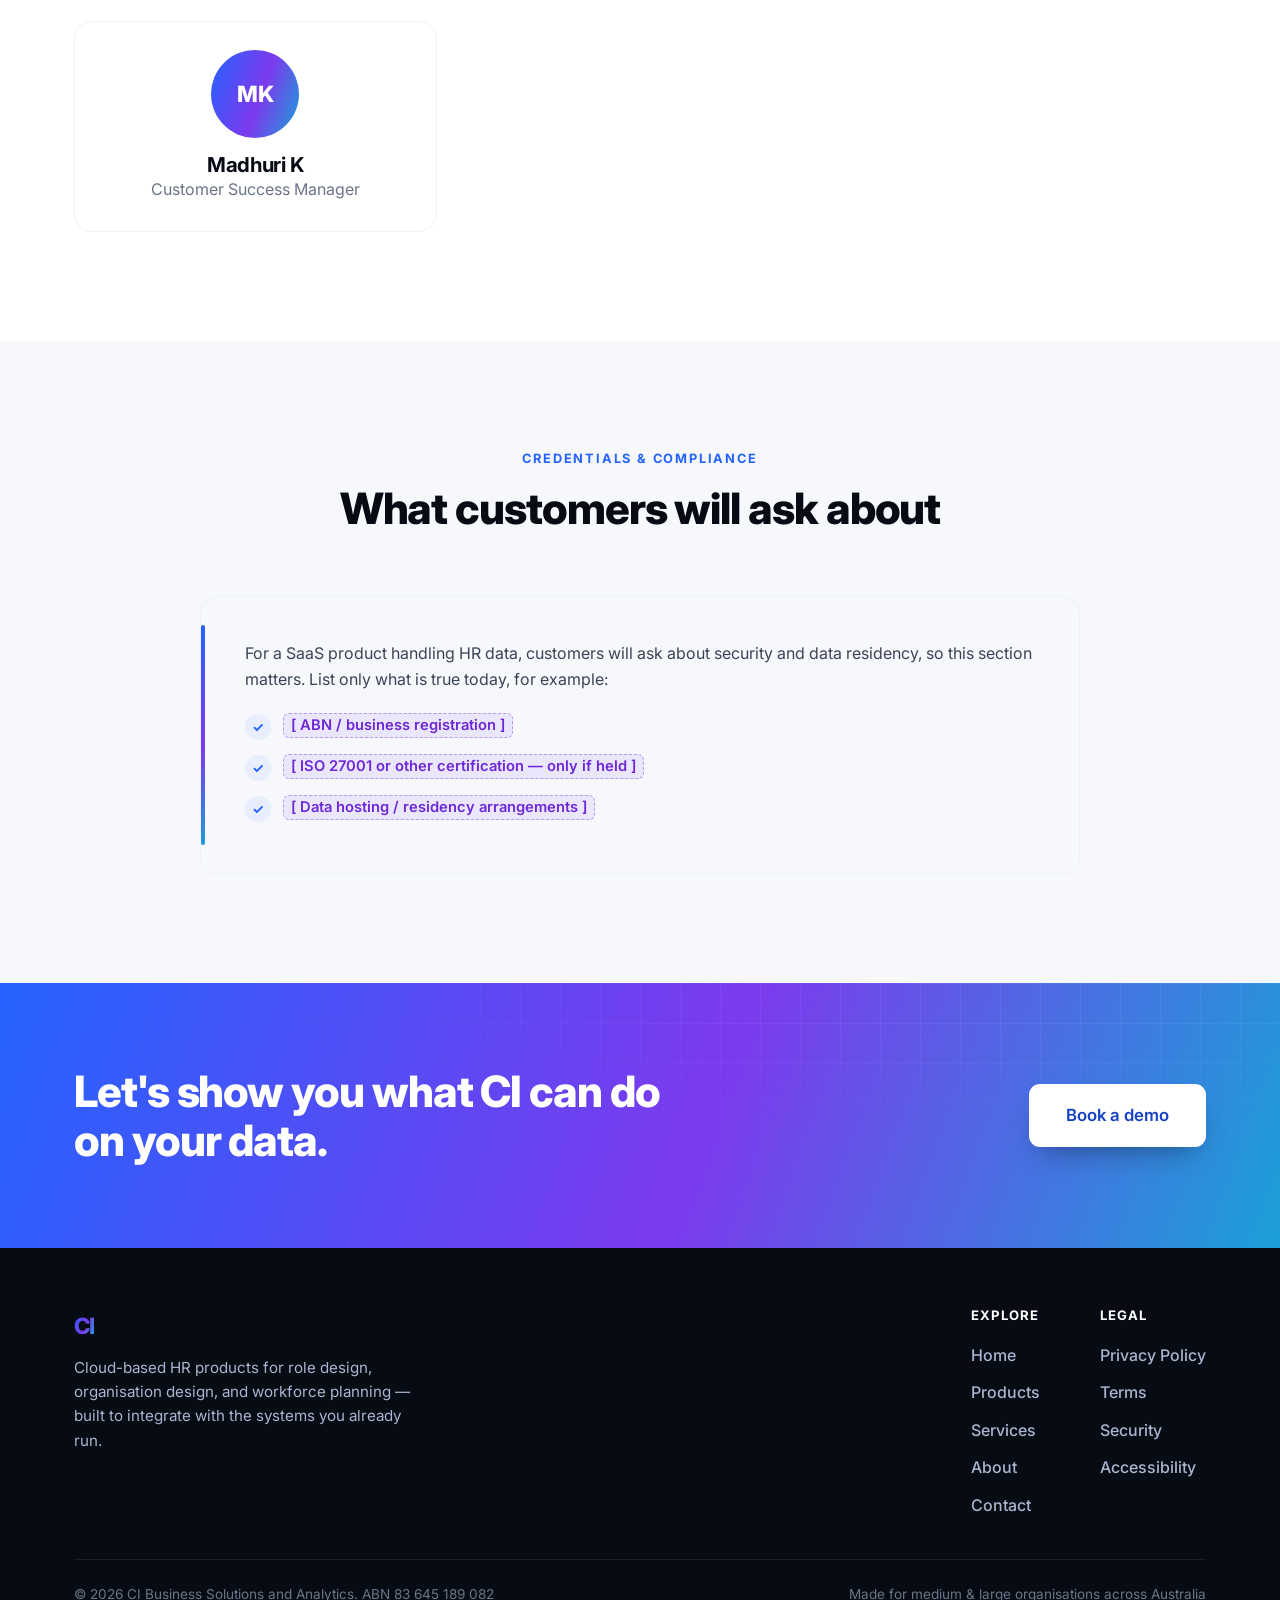
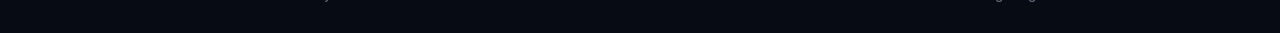
==== commit fad3518b: "Add legal pages (privacy, terms, security, accessibility) and wire up footer links" ====
--- a/about.html
+++ b/about.html
@@ -58,7 +58,7 @@
           <p class="eyebrow">Who we are</p>
           <h2>Focused tools, not another monolith</h2>
           <p>
-            CI Business Solutions and Analytics is a <span class="ph">[ Melbourne-based ]</span>
+            CI Business Solutions and Analytics is a Melbourne-based
             HR-technology company building cloud-based products for role design, organisation design, and
             workforce planning. We work with medium and large organisations across Australia, in both the
             private and public sectors.
@@ -164,7 +164,7 @@
           </div>
           <div class="footer-col">
             <h4>Legal</h4>
-            <a href="#"><span class="ph">[ Privacy Policy ]</span></a><a href="#"><span class="ph">[ Terms ]</span></a><a href="#"><span class="ph">[ Security ]</span></a><a href="#"><span class="ph">[ Accessibility ]</span></a>
+            <a href="privacy.html">Privacy Policy</a><a href="terms.html">Terms</a><a href="security.html">Security</a><a href="accessibility.html">Accessibility</a>
           </div>
         </div>
       </div>
--- a/styles.css
+++ b/styles.css
@@ -319,3 +319,14 @@
   .cta-inner { flex-direction: column; align-items: flex-start; }
 }
 @media (prefers-reduced-motion: reduce) { .orb, .live-dot { animation: none !important; } }
+
+/* ---- Legal / content pages ---- */
+.legal-prose { max-width: 760px; margin: 0 auto; }
+.legal-prose h2 { font-size: 1.4rem; margin: 40px 0 12px; }
+.legal-prose h2:first-child { margin-top: 0; }
+.legal-prose h3 { font-size: 1.1rem; margin: 24px 0 8px; }
+.legal-prose p, .legal-prose li { color: var(--muted, #b8c0d0); line-height: 1.7; }
+.legal-prose ul { margin: 8px 0 8px 1.1rem; }
+.legal-prose li { margin-bottom: 6px; }
+.legal-prose a { color: var(--accent, #4da3ff); }
+.legal-updated { font-size: 0.9rem; opacity: 0.7; margin-bottom: 32px; }
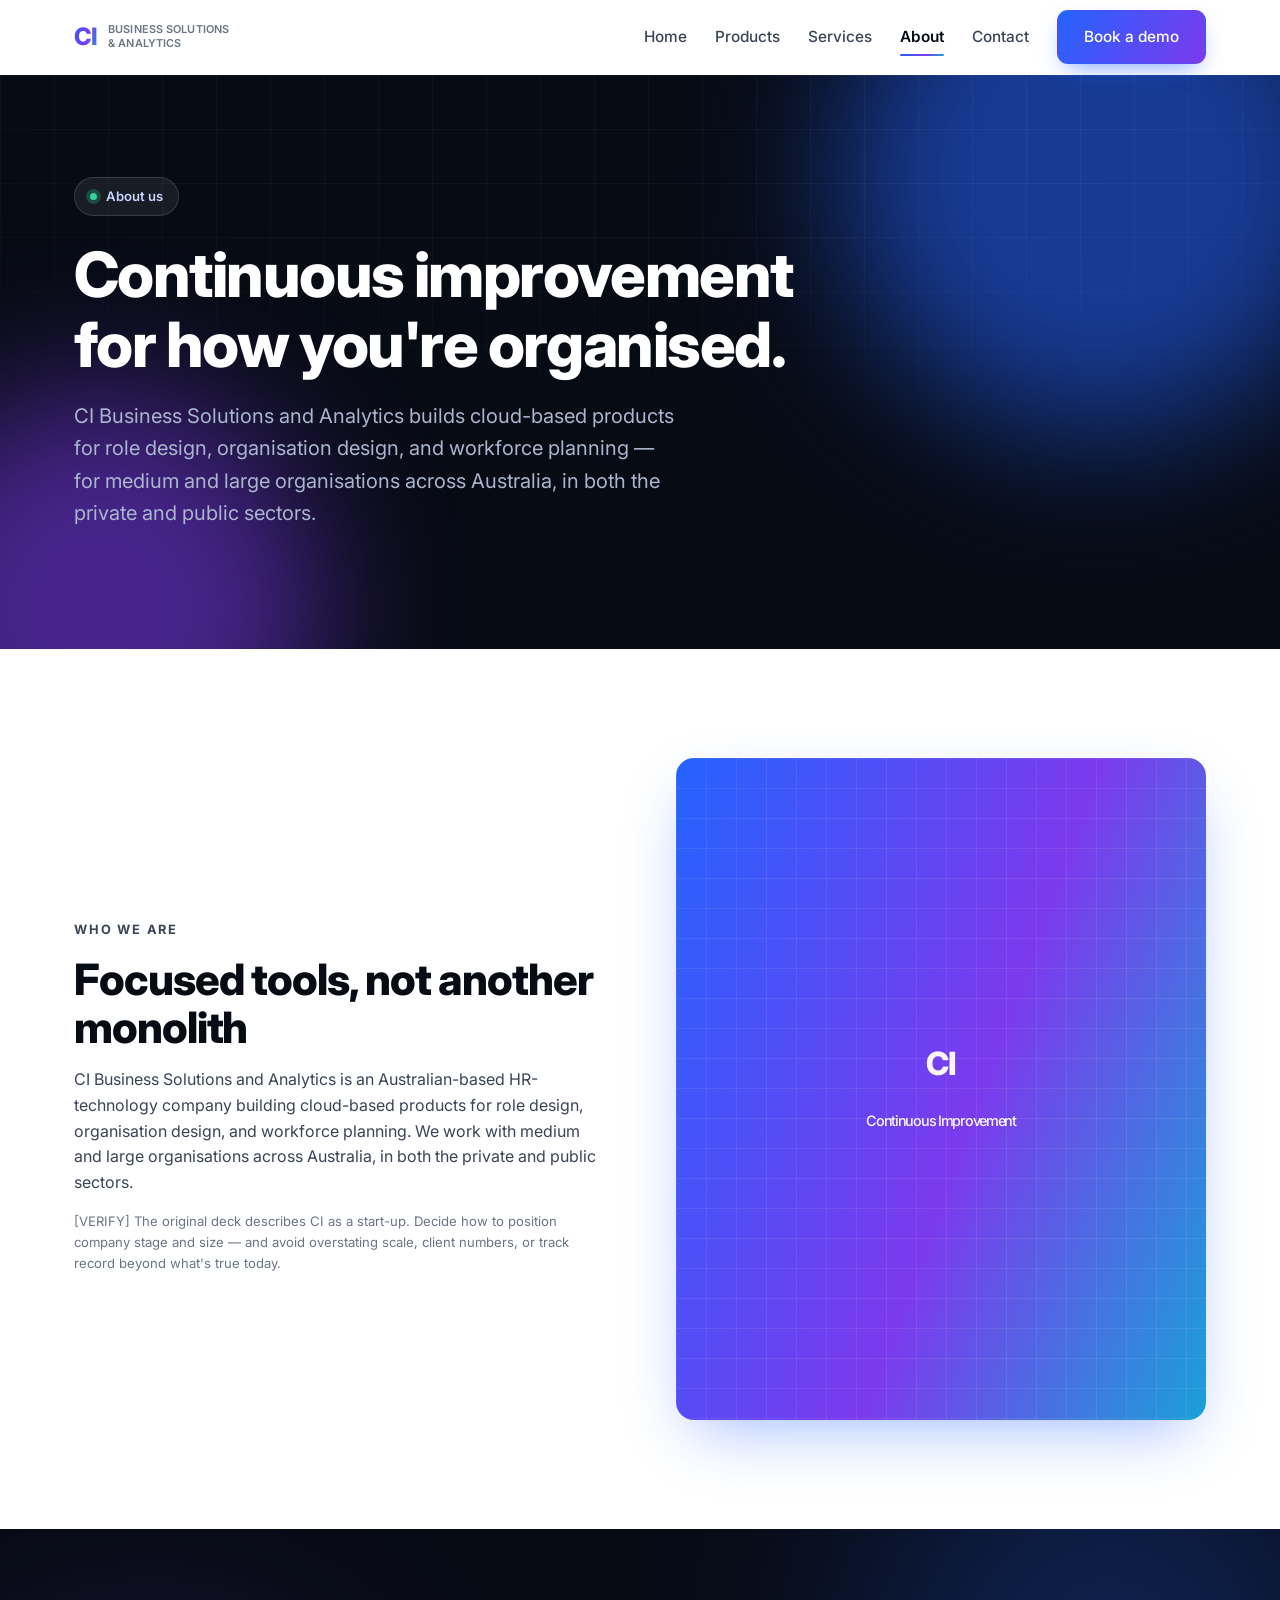
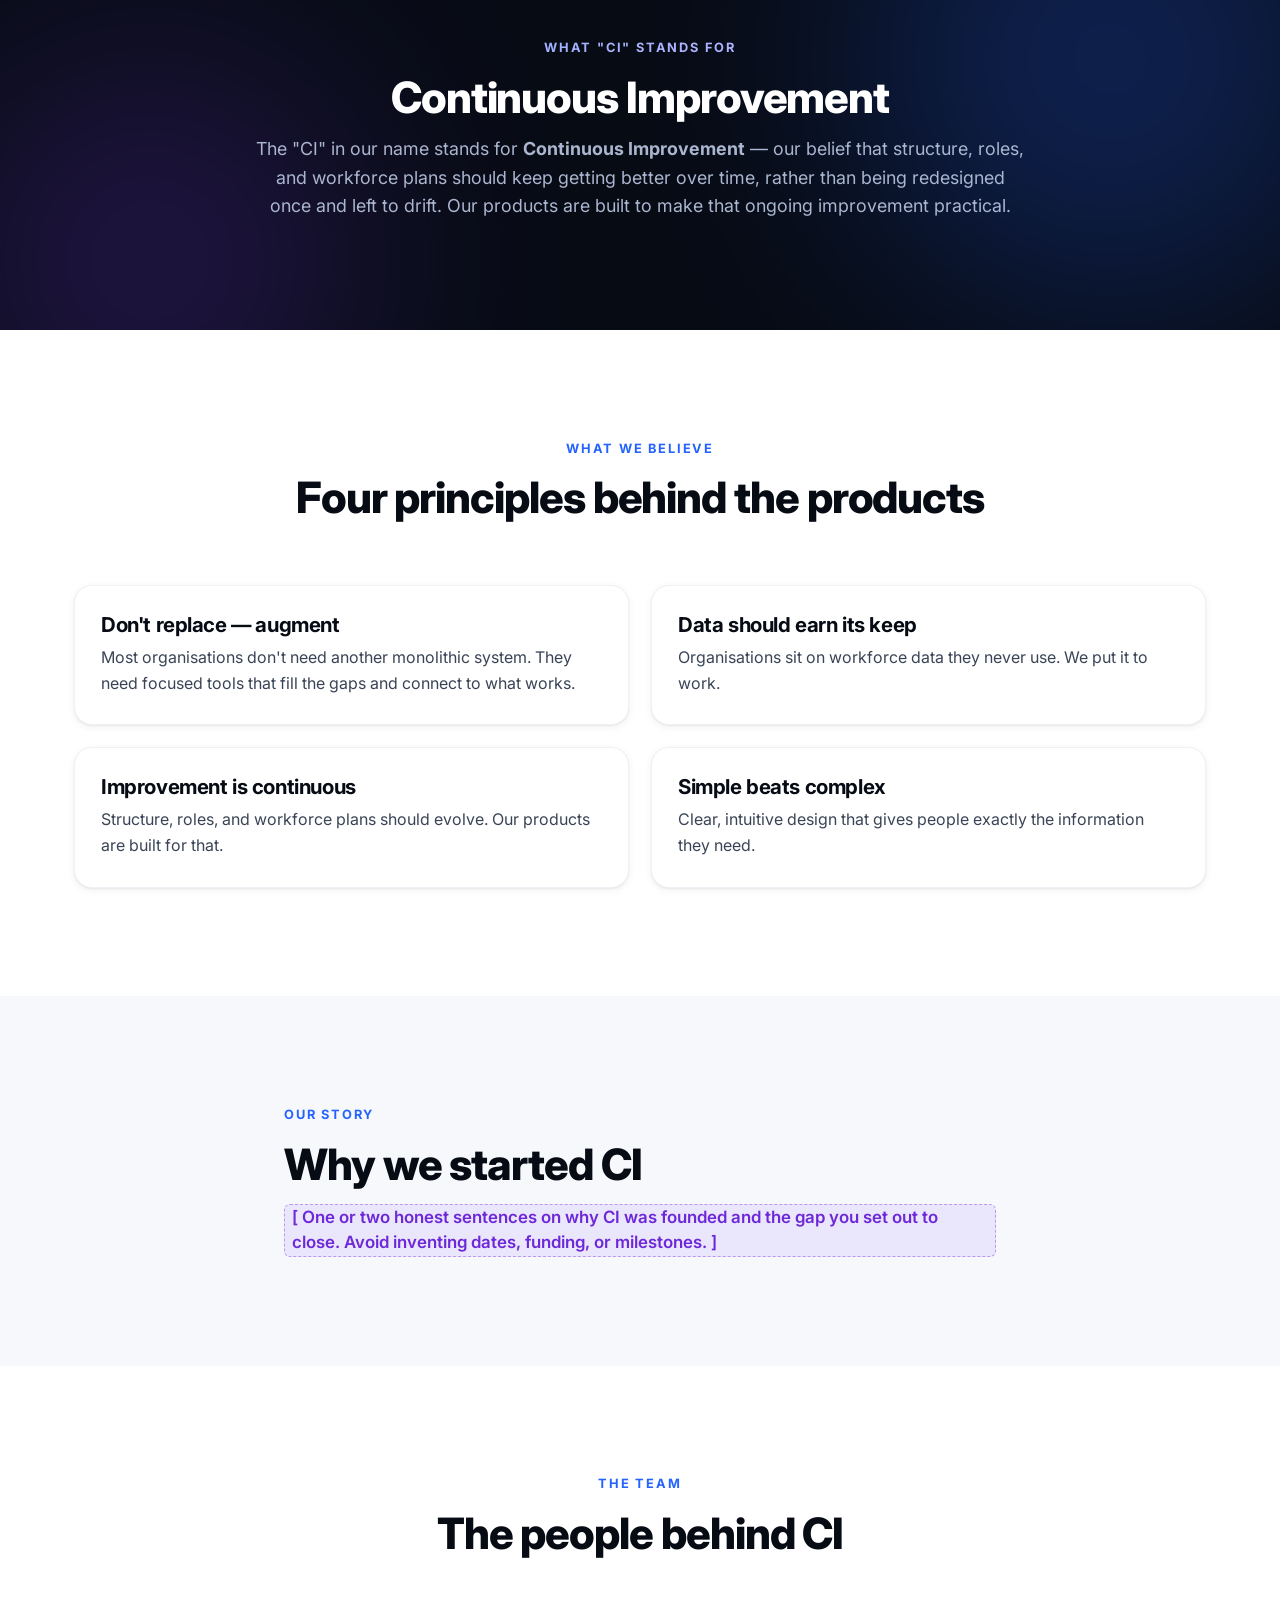
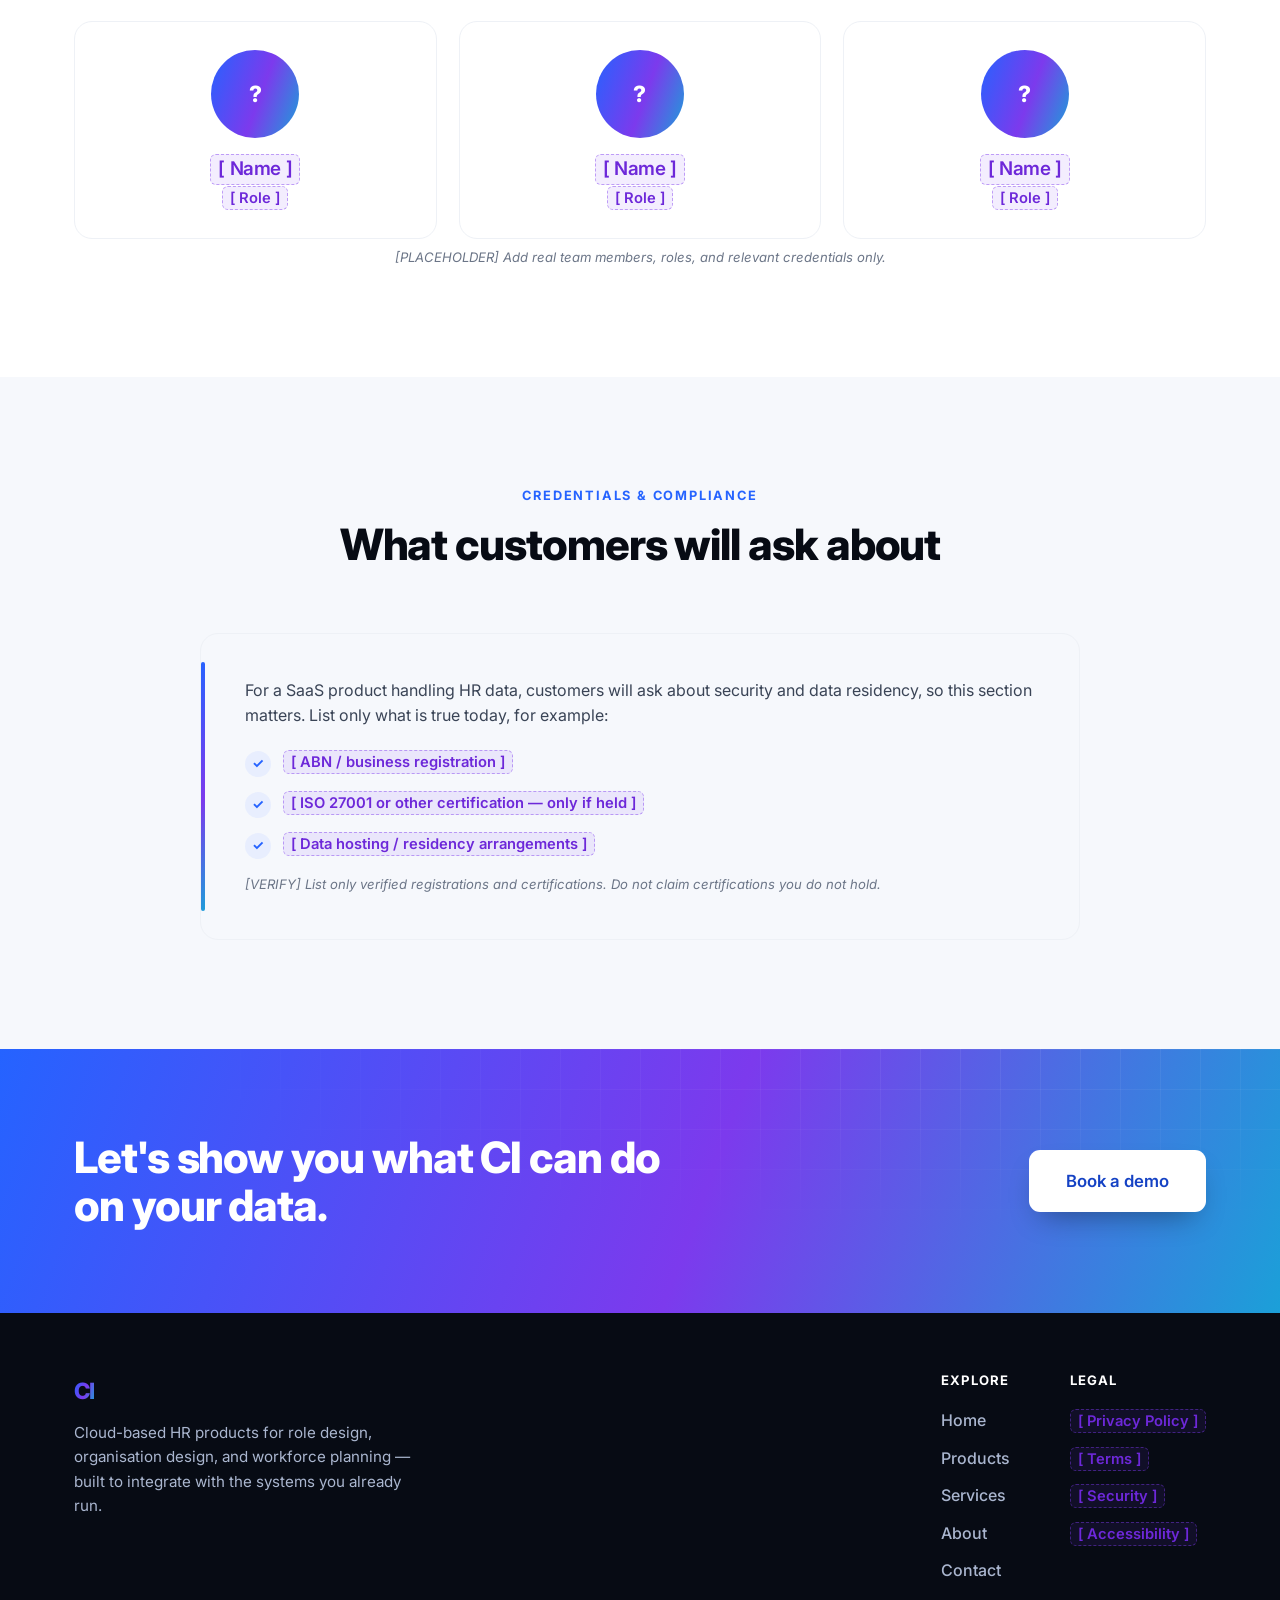
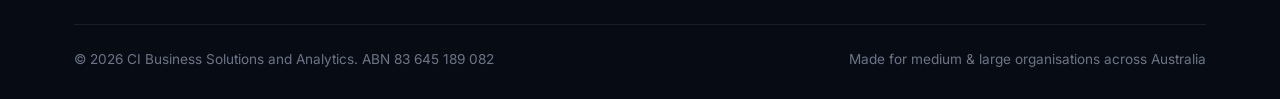
==== commit c25a2d55: "Update company description to Australian-based" ====
--- a/about.html
+++ b/about.html
@@ -58,11 +58,12 @@
           <p class="eyebrow">Who we are</p>
           <h2>Focused tools, not another monolith</h2>
           <p>
-            CI Business Solutions and Analytics is a Melbourne-based
+            CI Business Solutions and Analytics is an Australian-based
             HR-technology company building cloud-based products for role design, organisation design, and
             workforce planning. We work with medium and large organisations across Australia, in both the
             private and public sectors.
           </p>
+          <p><span class="ph-note" style="font-style: normal;">[VERIFY] The original deck describes CI as a start-up. Decide how to position company stage and size — and avoid overstating scale, client numbers, or track record beyond what's true today.</span></p>
         </div>
         <div class="about-photo"><span>CI<br /><small style="font-size:0.9rem;font-weight:500;">Continuous Improvement</small></span></div>
       </div>
@@ -116,8 +117,11 @@
           <h2>The people behind CI</h2>
         </div>
         <div class="team-grid">
-          <div class="member"><div class="avatar">MK</div><h3>Madhuri K</h3><p style="color:var(--gray-500);">Customer Success Manager</p></div>
+          <div class="member"><div class="avatar">?</div><h3><span class="ph">[ Name ]</span></h3><p style="color:var(--gray-500);"><span class="ph">[ Role ]</span></p></div>
+          <div class="member"><div class="avatar">?</div><h3><span class="ph">[ Name ]</span></h3><p style="color:var(--gray-500);"><span class="ph">[ Role ]</span></p></div>
+          <div class="member"><div class="avatar">?</div><h3><span class="ph">[ Name ]</span></h3><p style="color:var(--gray-500);"><span class="ph">[ Role ]</span></p></div>
         </div>
+        <p style="text-align:center;"><span class="ph-note">[PLACEHOLDER] Add real team members, roles, and relevant credentials only.</span></p>
       </div>
     </section>
 
@@ -138,6 +142,7 @@
             <li><span class="tick">✓</span> <span class="ph">[ ISO 27001 or other certification — only if held ]</span></li>
             <li><span class="tick">✓</span> <span class="ph">[ Data hosting / residency arrangements ]</span></li>
           </ul>
+          <span class="ph-note">[VERIFY] List only verified registrations and certifications. Do not claim certifications you do not hold.</span>
         </div>
       </div>
     </section>
@@ -164,7 +169,7 @@
           </div>
           <div class="footer-col">
             <h4>Legal</h4>
-            <a href="privacy.html">Privacy Policy</a><a href="terms.html">Terms</a><a href="security.html">Security</a><a href="accessibility.html">Accessibility</a>
+            <a href="#"><span class="ph">[ Privacy Policy ]</span></a><a href="#"><span class="ph">[ Terms ]</span></a><a href="#"><span class="ph">[ Security ]</span></a><a href="#"><span class="ph">[ Accessibility ]</span></a>
           </div>
         </div>
       </div>
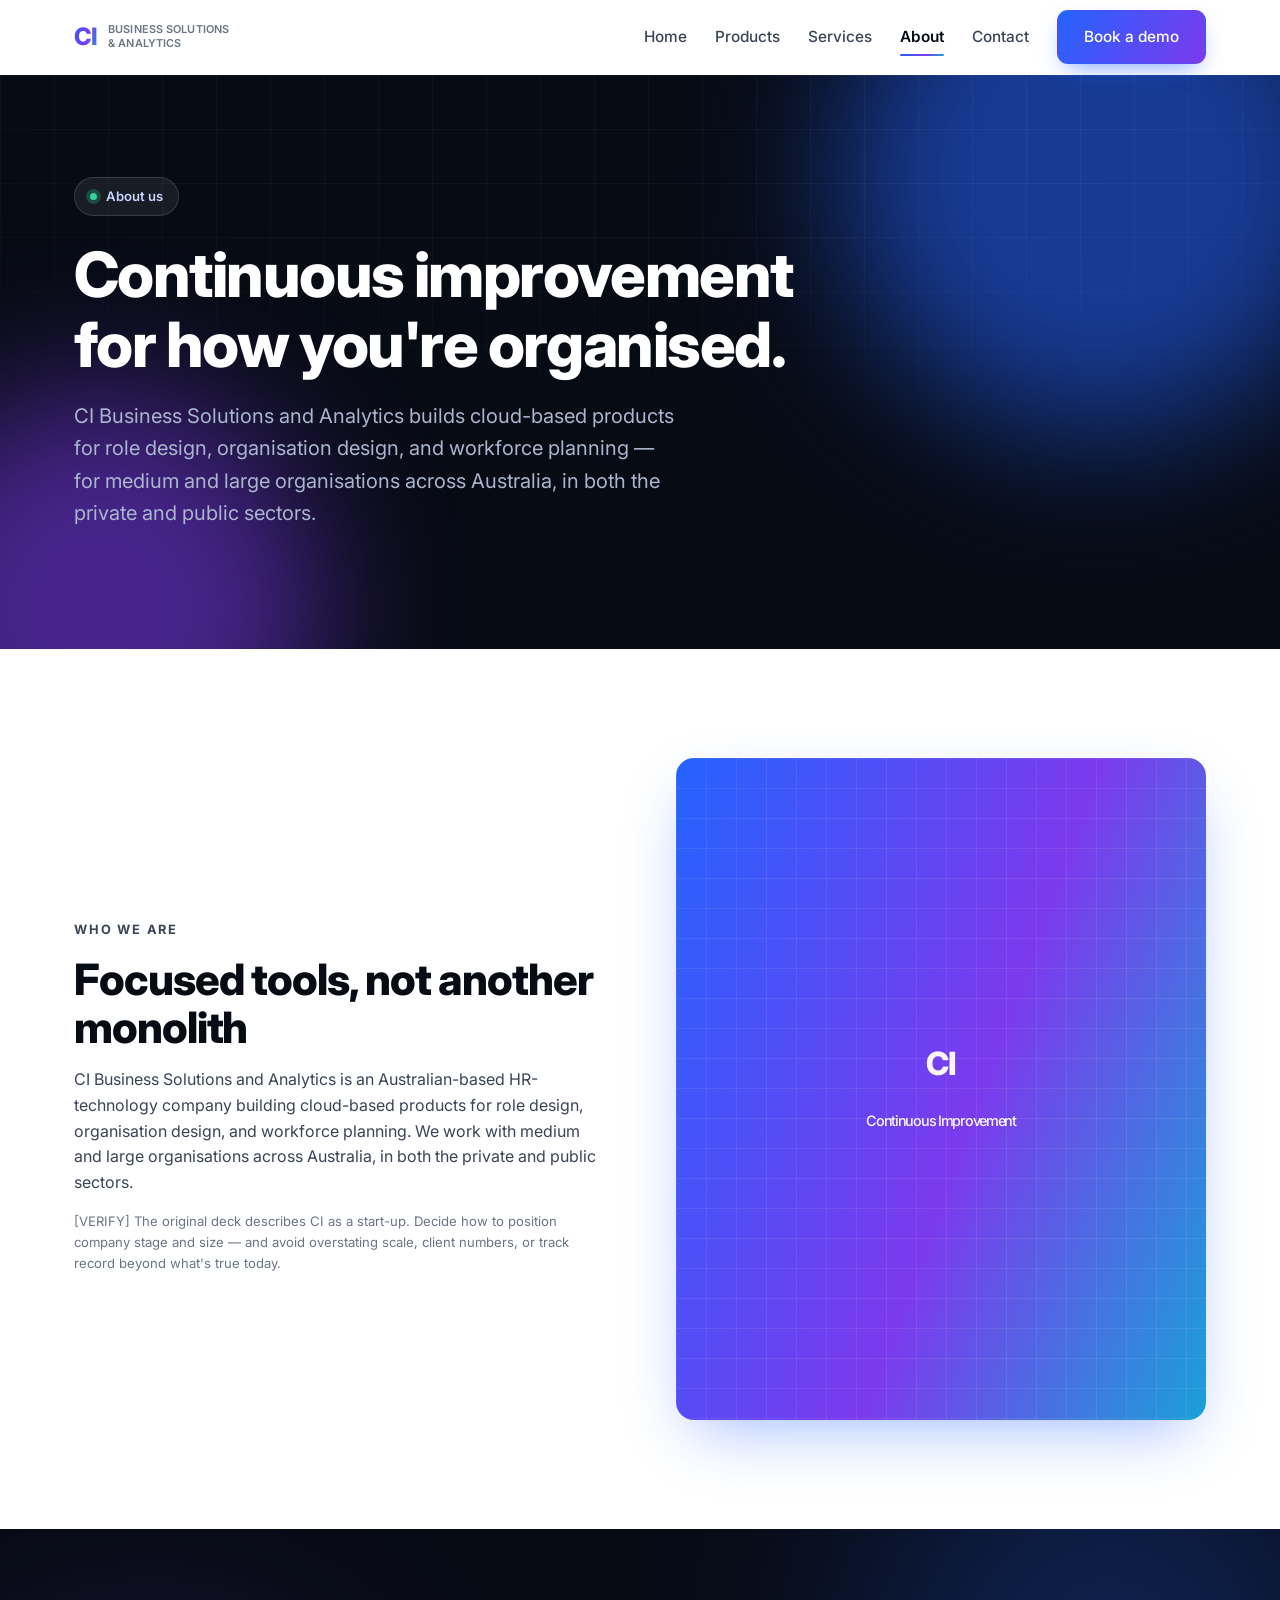
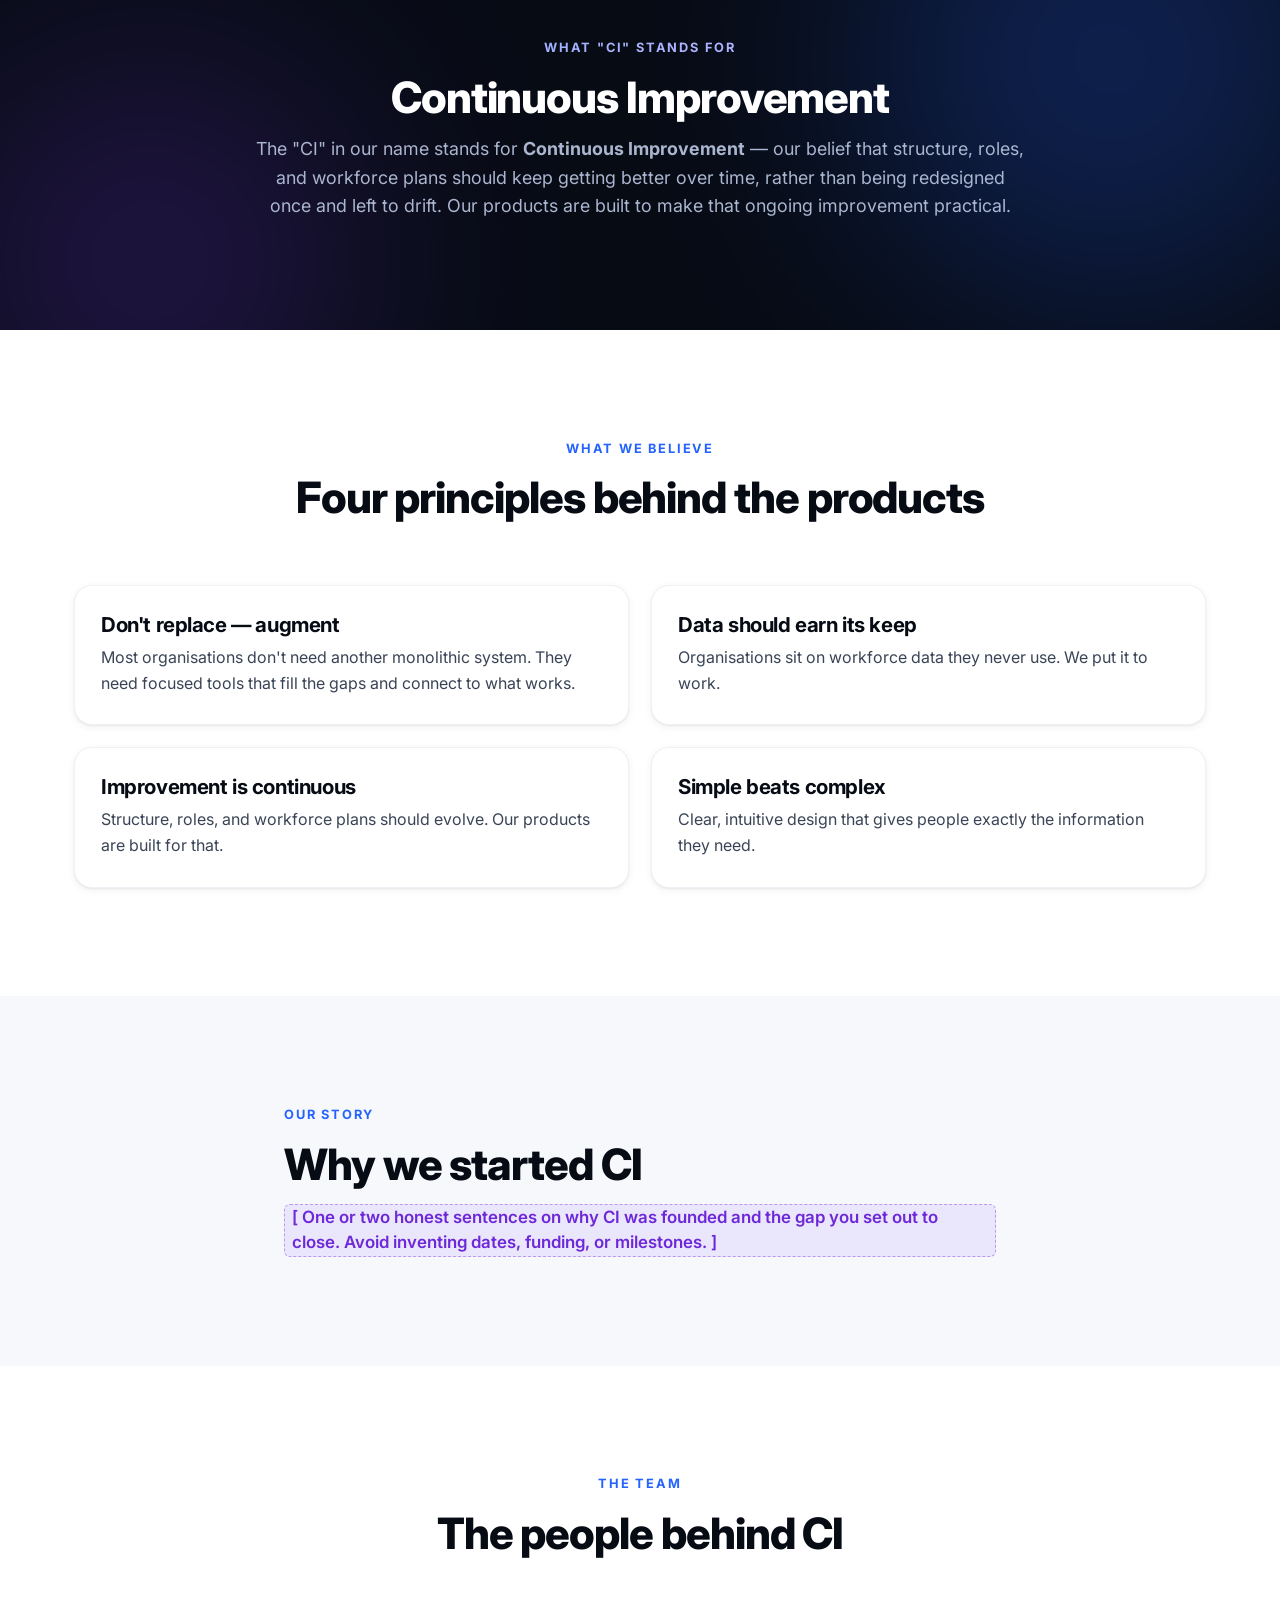
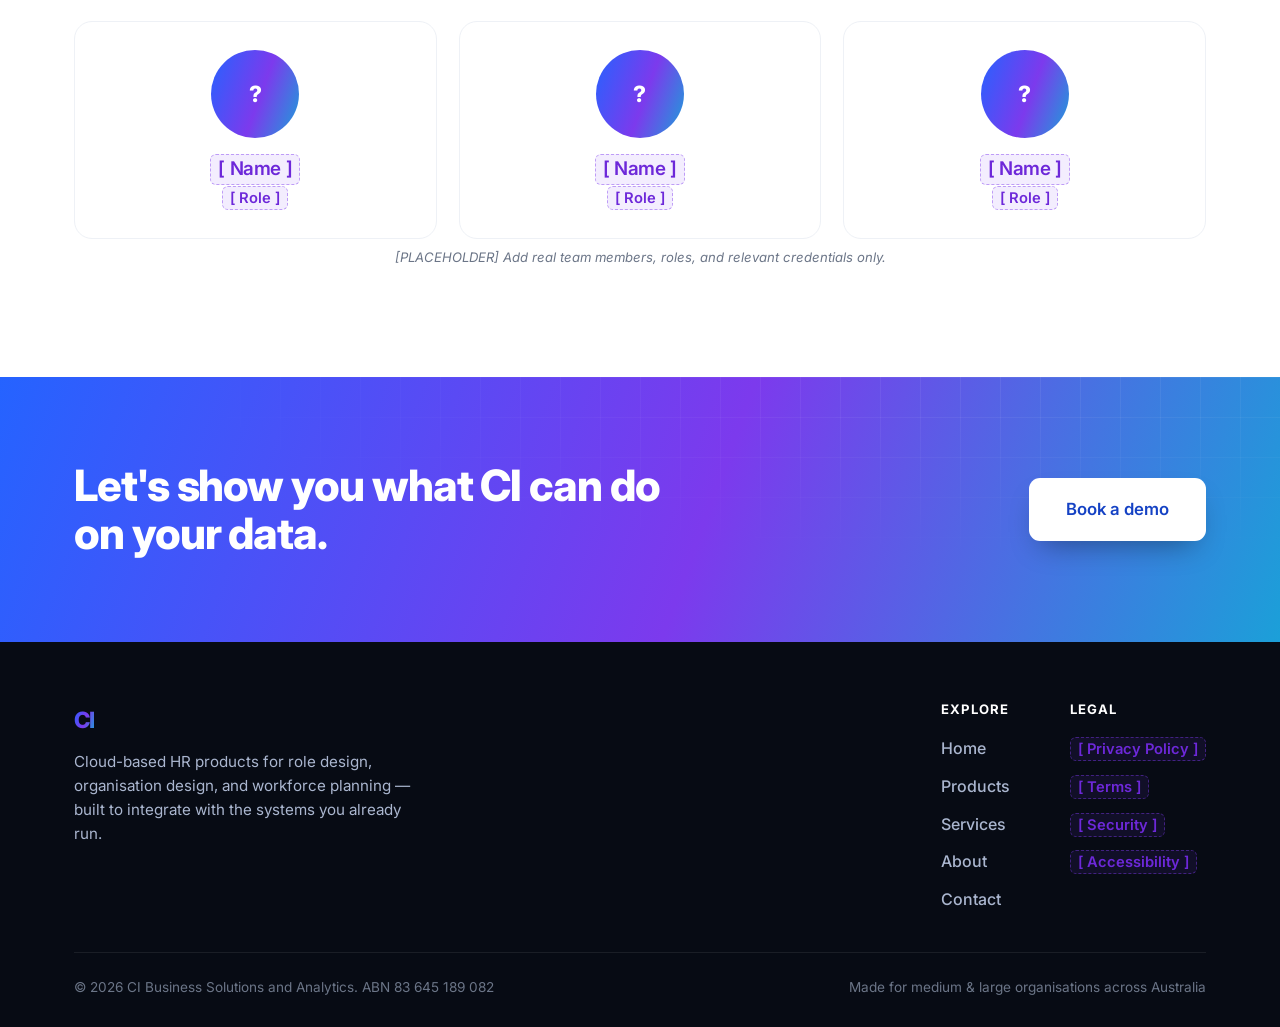
==== commit 20fa18bd: "Remove Credentials & compliance section from about page" ====
--- a/about.html
+++ b/about.html
@@ -125,28 +125,6 @@
       </div>
     </section>
 
-    <!-- ===== Credentials & compliance ===== -->
-    <section class="section section-muted">
-      <div class="container">
-        <div class="section-head">
-          <p class="eyebrow">Credentials &amp; compliance</p>
-          <h2>What customers will ask about</h2>
-        </div>
-        <div class="callout" style="margin: 0 auto;">
-          <p>
-            For a SaaS product handling HR data, customers will ask about security and data residency, so this
-            section matters. List only what is true today, for example:
-          </p>
-          <ul class="cap-list" style="margin-top: 14px;">
-            <li><span class="tick">✓</span> <span class="ph">[ ABN / business registration ]</span></li>
-            <li><span class="tick">✓</span> <span class="ph">[ ISO 27001 or other certification — only if held ]</span></li>
-            <li><span class="tick">✓</span> <span class="ph">[ Data hosting / residency arrangements ]</span></li>
-          </ul>
-          <span class="ph-note">[VERIFY] List only verified registrations and certifications. Do not claim certifications you do not hold.</span>
-        </div>
-      </div>
-    </section>
-
     <section class="cta-band">
       <div class="container cta-inner">
         <h2>Let's show you what CI can do on your data.</h2>
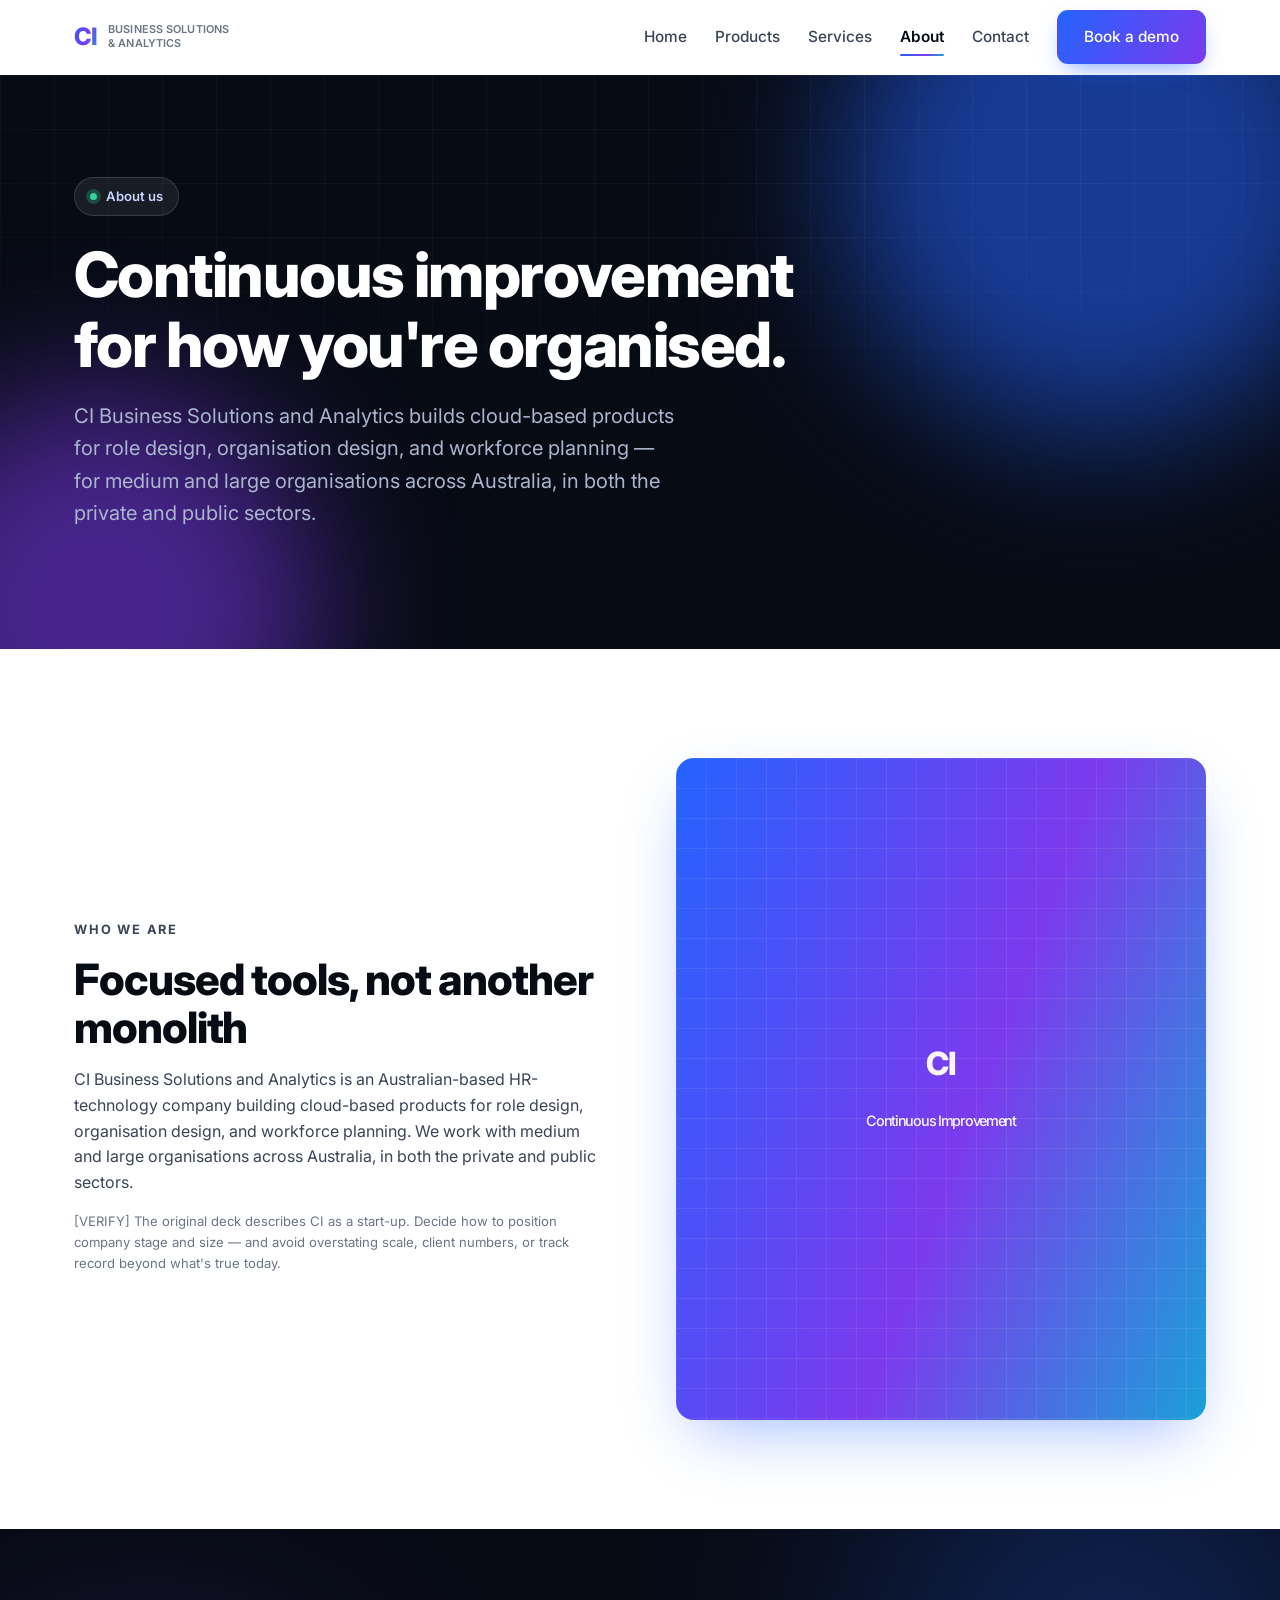
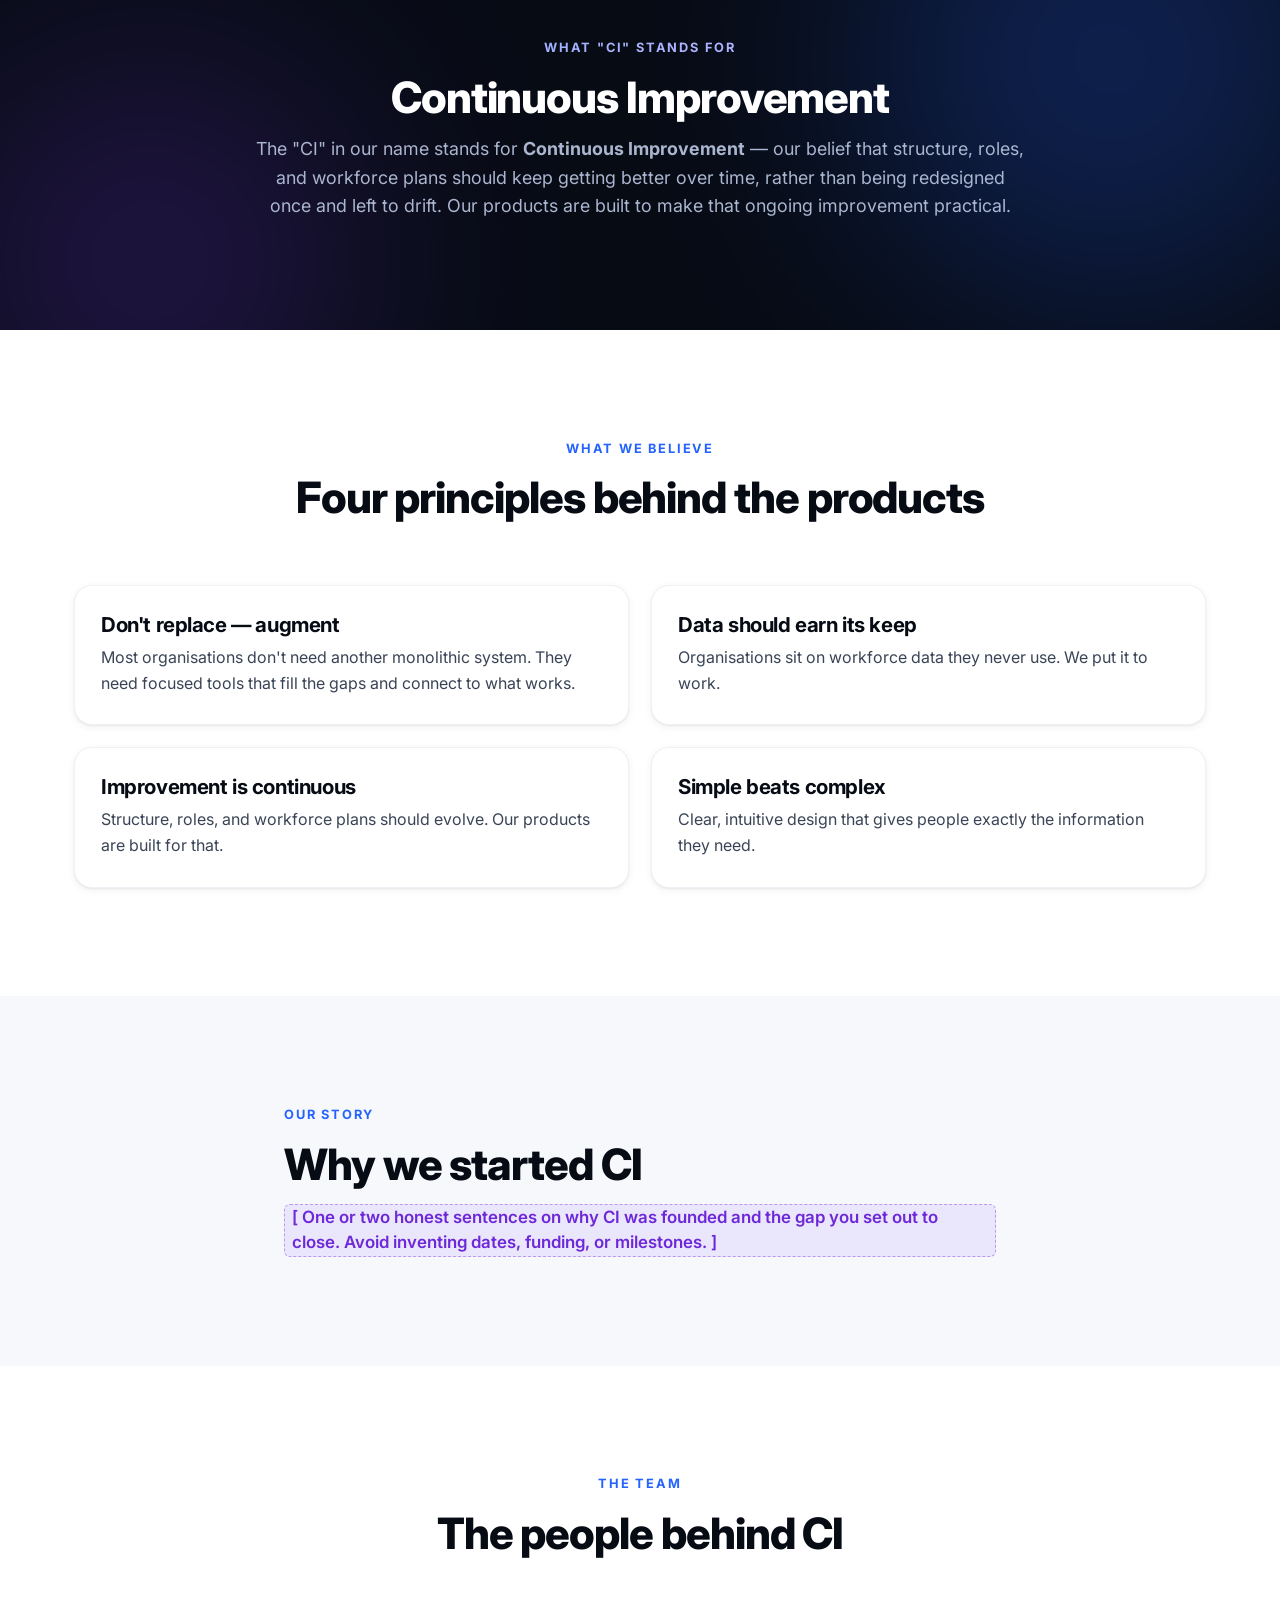
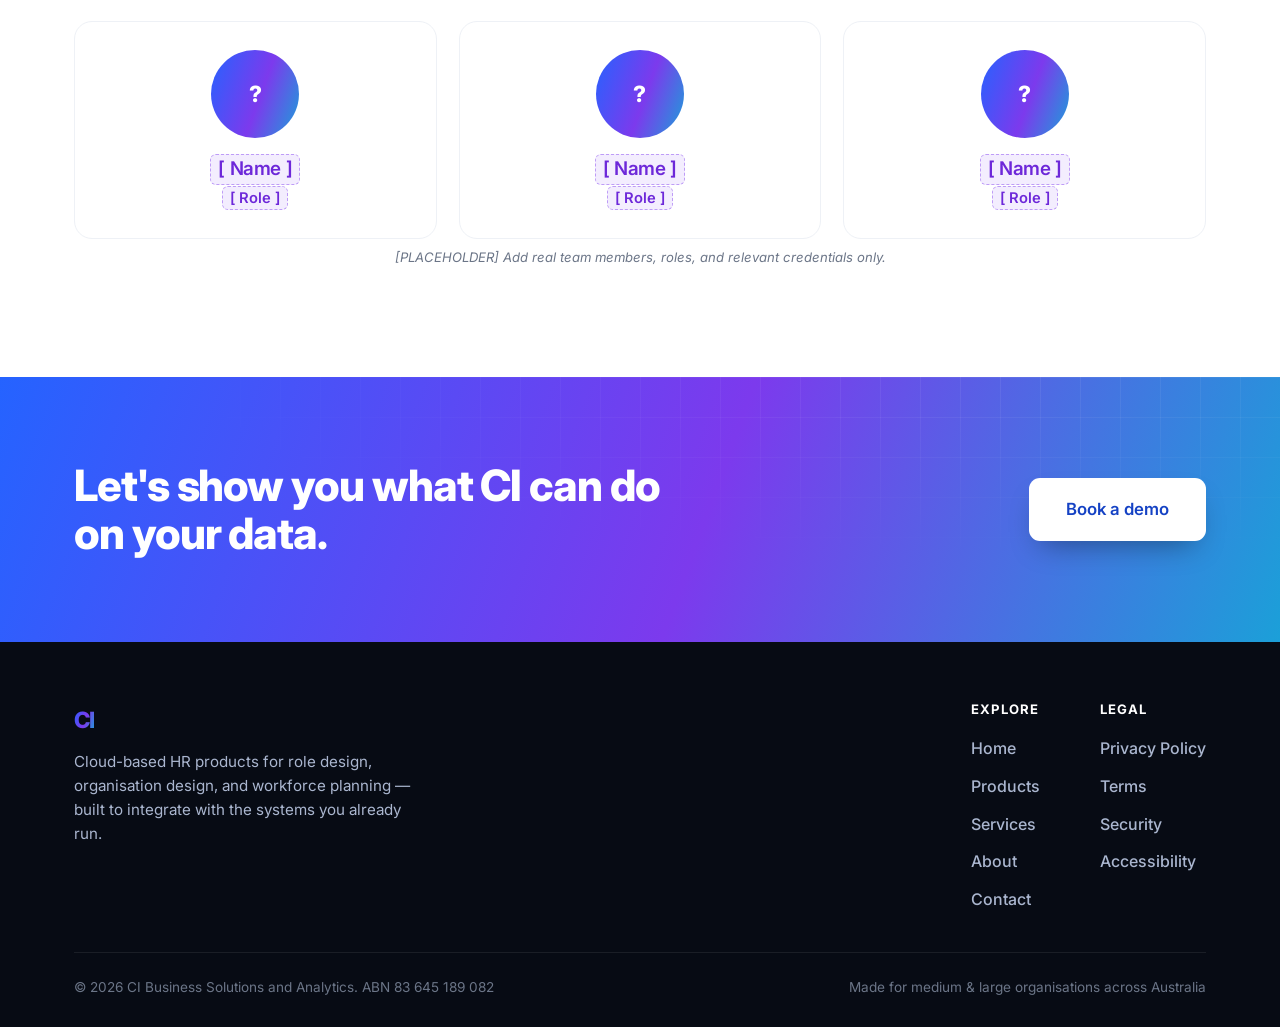
==== commit f36e9357: "Add Privacy, Terms, Security, and Accessibility pages - Draft four legal/policy pages tailored to an" ====
--- a/about.html
+++ b/about.html
@@ -147,7 +147,7 @@
           </div>
           <div class="footer-col">
             <h4>Legal</h4>
-            <a href="#"><span class="ph">[ Privacy Policy ]</span></a><a href="#"><span class="ph">[ Terms ]</span></a><a href="#"><span class="ph">[ Security ]</span></a><a href="#"><span class="ph">[ Accessibility ]</span></a>
+            <a href="privacy.html">Privacy Policy</a><a href="terms.html">Terms</a><a href="security.html">Security</a><a href="accessibility.html">Accessibility</a>
           </div>
         </div>
       </div>
--- a/styles.css
+++ b/styles.css
@@ -288,6 +288,19 @@
 .footer-cols { display: flex; gap: 60px; flex-wrap: wrap; }
 .footer-bottom { display: flex; justify-content: space-between; gap: 16px; flex-wrap: wrap; margin-top: 24px; font-size: 0.85rem; color: var(--gray-500); }
 
+/* ===== Legal / policy pages ===== */
+.legal { max-width: 820px; margin: 0 auto; }
+.legal-meta { font-size: 0.9rem; color: var(--gray-500); margin-bottom: 40px; }
+.legal h2 { font-size: clamp(1.4rem, 2.4vw, 1.8rem); margin-top: 48px; margin-bottom: 14px; }
+.legal h2:first-of-type { margin-top: 0; }
+.legal h3 { margin-top: 28px; margin-bottom: 10px; }
+.legal p { color: var(--gray-700); margin-bottom: 14px; }
+.legal ul { margin: 0 0 18px; padding-left: 22px; list-style: disc; }
+.legal ul li { color: var(--gray-700); margin-bottom: 8px; }
+.legal a { color: var(--accent); font-weight: 500; text-decoration: underline; text-underline-offset: 2px; }
+.legal a:hover { color: var(--accent-dark); }
+.legal strong { color: var(--gray-900); }
+
 /* ===== Scroll reveal ===== */
 .reveal { opacity: 0; transform: translateY(22px); transition: opacity 0.6s var(--ease), transform 0.6s var(--ease); }
 .reveal.in { opacity: 1; transform: none; }
@@ -319,14 +332,3 @@
   .cta-inner { flex-direction: column; align-items: flex-start; }
 }
 @media (prefers-reduced-motion: reduce) { .orb, .live-dot { animation: none !important; } }
-
-/* ---- Legal / content pages ---- */
-.legal-prose { max-width: 760px; margin: 0 auto; }
-.legal-prose h2 { font-size: 1.4rem; margin: 40px 0 12px; }
-.legal-prose h2:first-child { margin-top: 0; }
-.legal-prose h3 { font-size: 1.1rem; margin: 24px 0 8px; }
-.legal-prose p, .legal-prose li { color: var(--muted, #b8c0d0); line-height: 1.7; }
-.legal-prose ul { margin: 8px 0 8px 1.1rem; }
-.legal-prose li { margin-bottom: 6px; }
-.legal-prose a { color: var(--accent, #4da3ff); }
-.legal-updated { font-size: 0.9rem; opacity: 0.7; margin-bottom: 32px; }
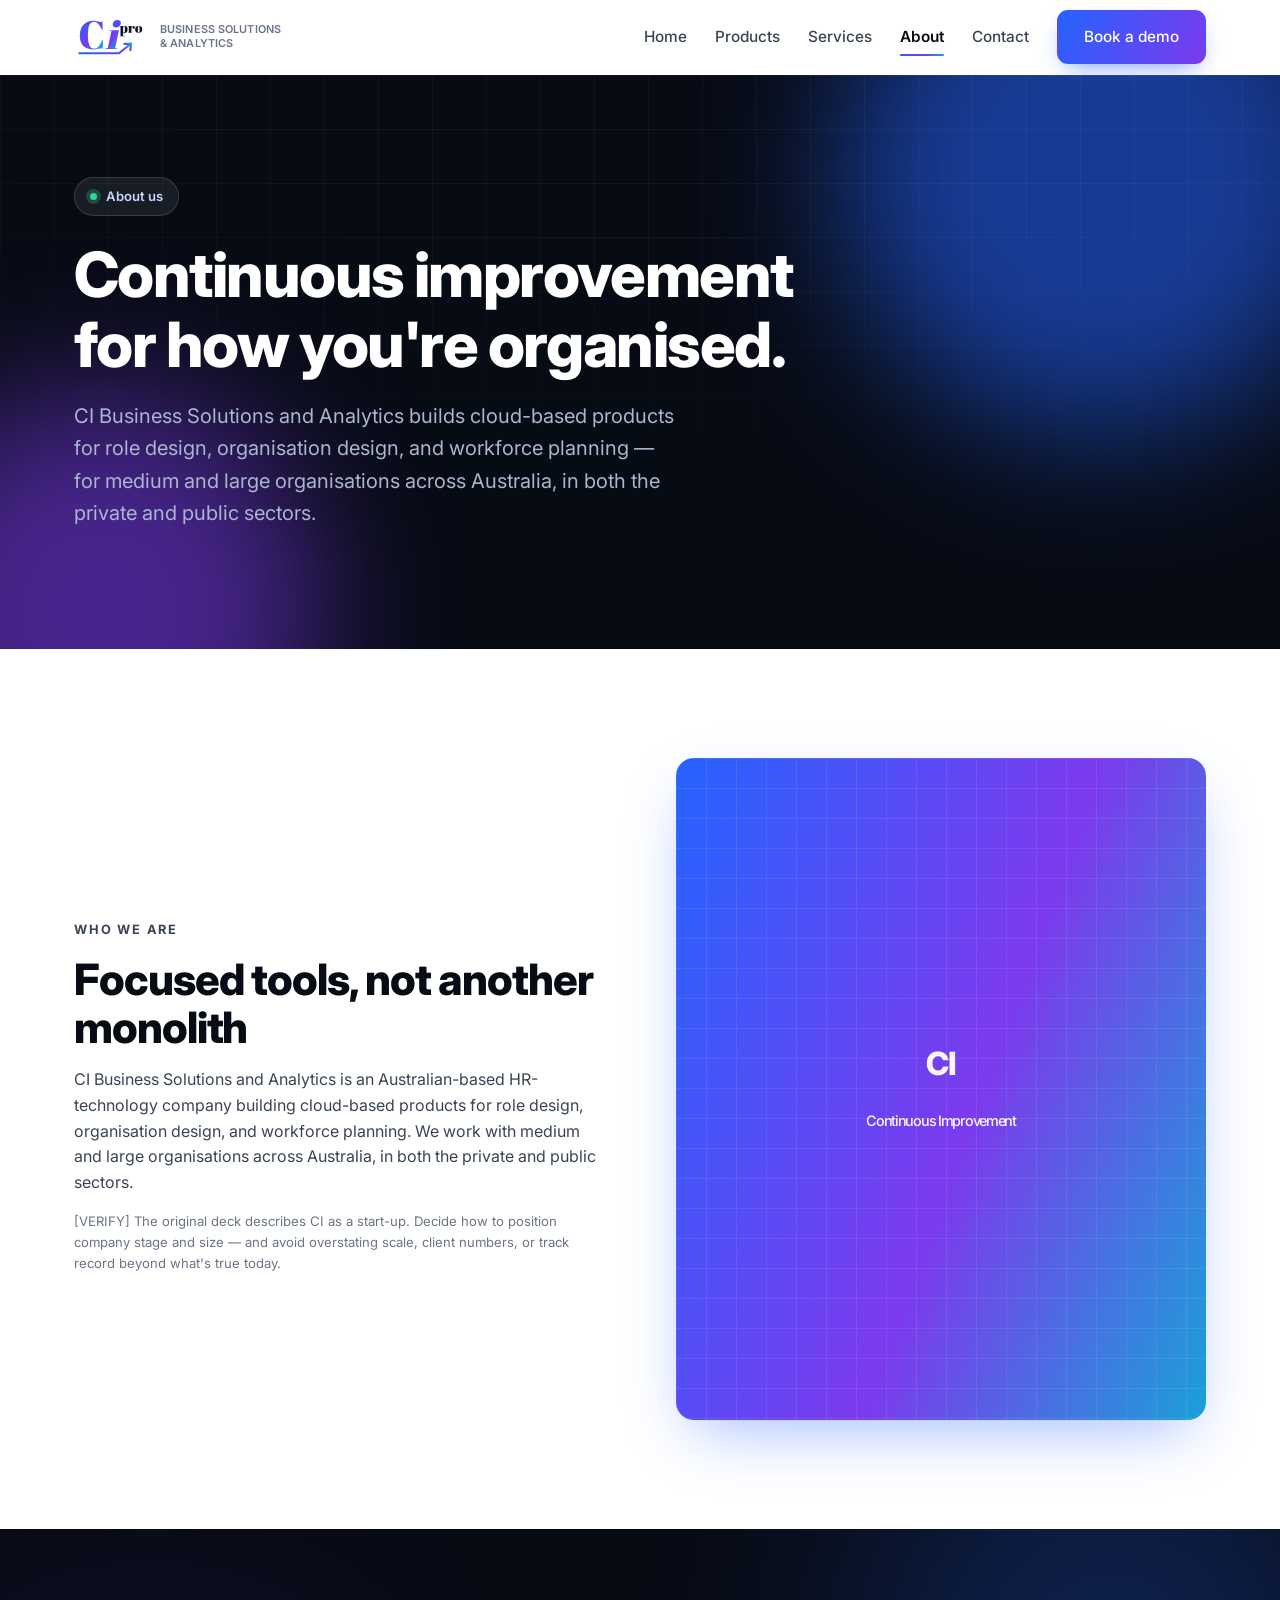
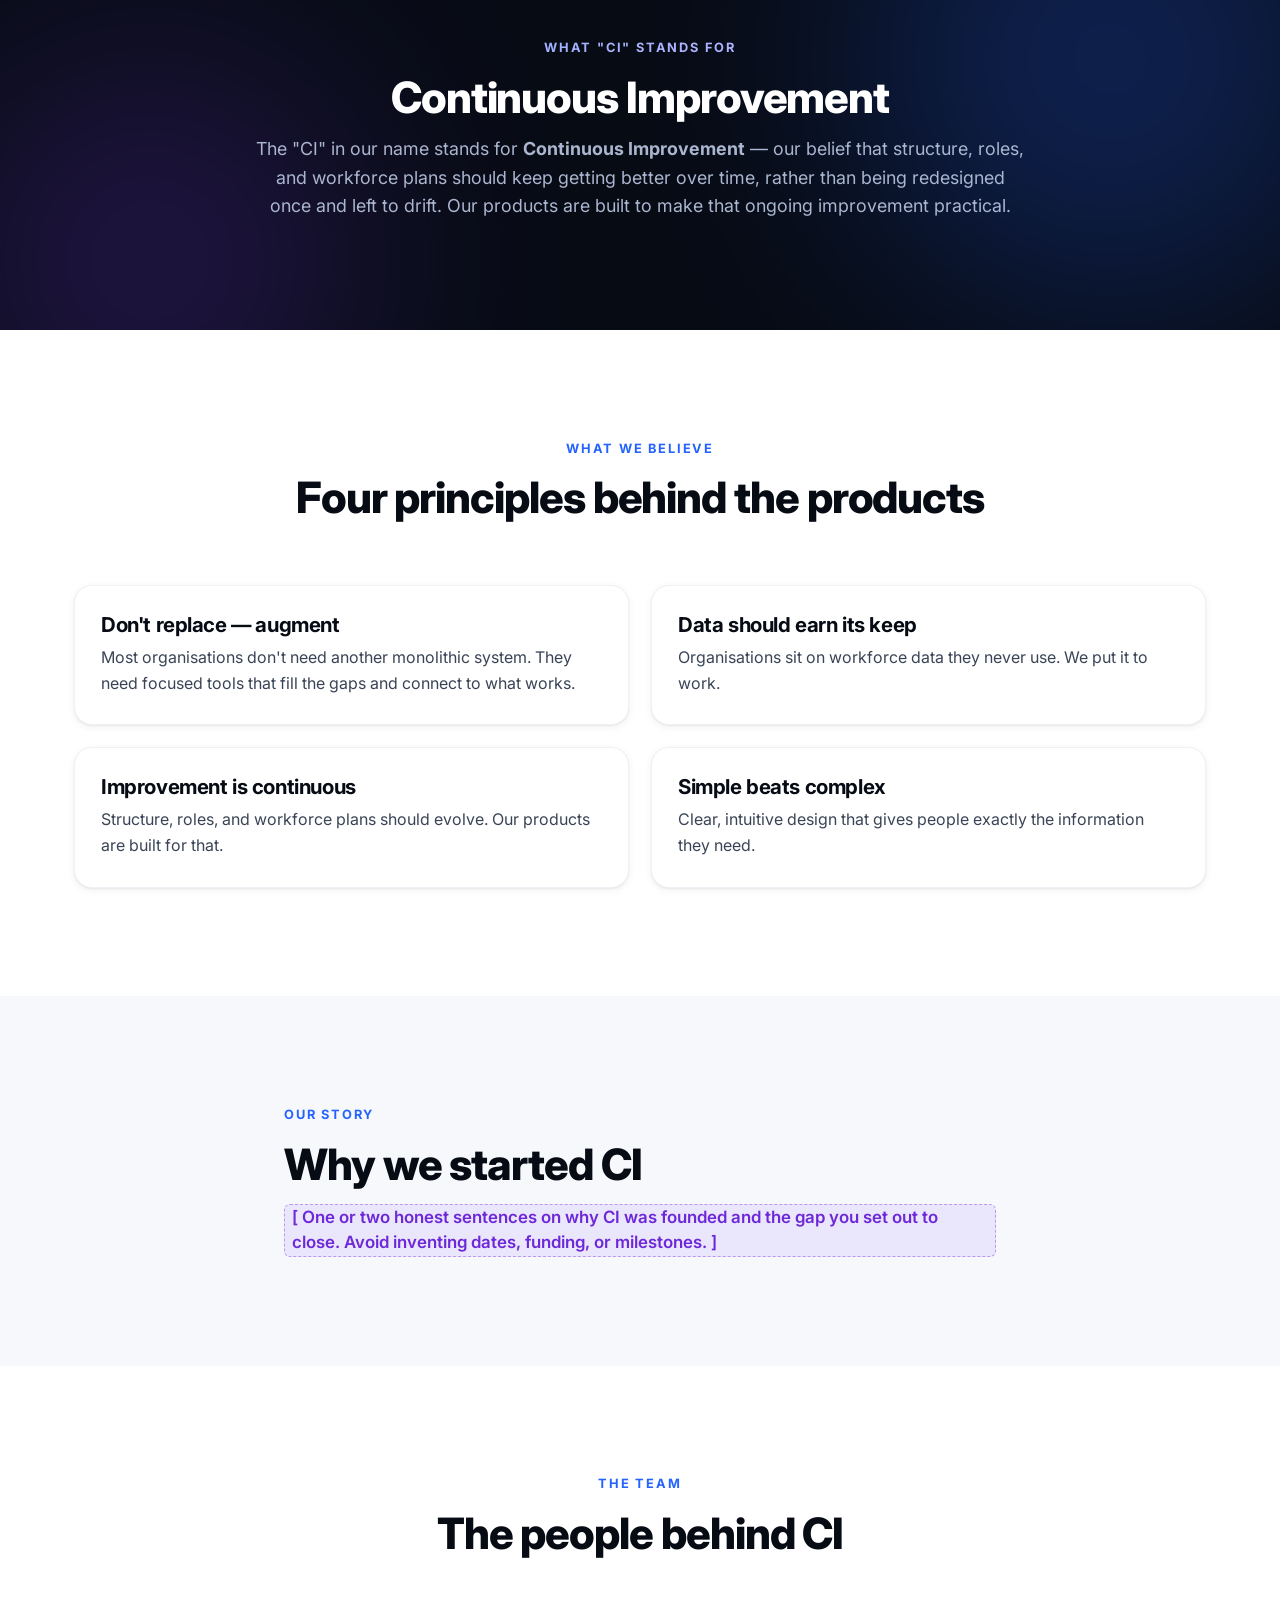
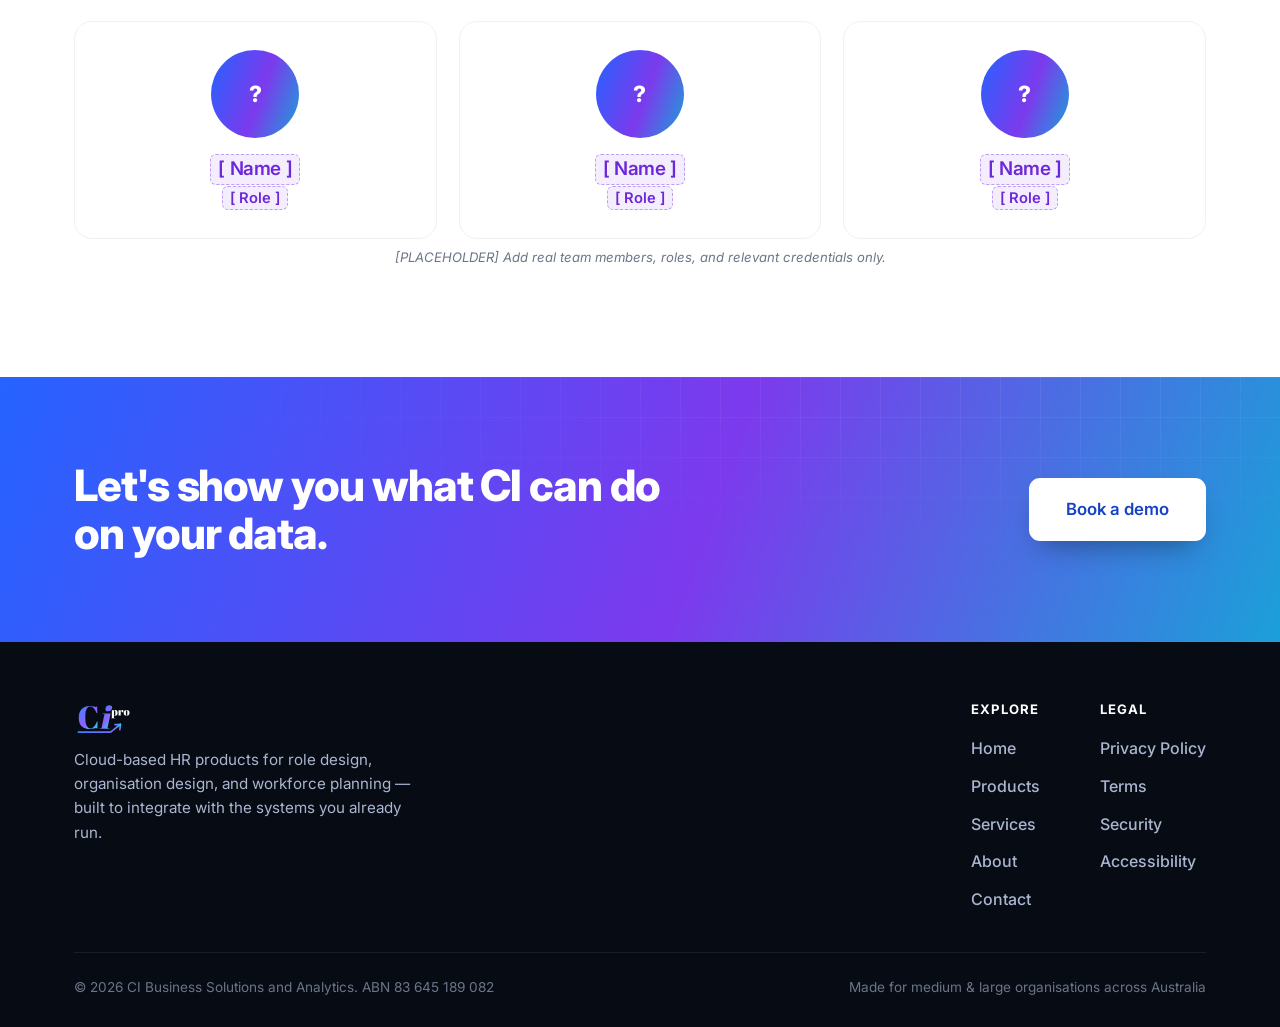
==== commit 9961962d: "Wire Cipro logo into site header/footer and add favicon on all pages" ====
--- a/about.html
+++ b/about.html
@@ -9,6 +9,7 @@
   <link rel="preconnect" href="https://fonts.googleapis.com" />
   <link rel="preconnect" href="https://fonts.gstatic.com" crossorigin />
   <link href="https://fonts.googleapis.com/css2?family=Inter:wght@400;500;600;700;800&display=swap" rel="stylesheet" />
+  <link rel="icon" type="image/svg+xml" href="favicon.svg" />
   <link rel="stylesheet" href="styles.css" />
 </head>
 <body>
@@ -16,7 +17,7 @@
   <header class="site-header" id="header">
     <div class="container header-inner">
       <a href="index.html" class="brand">
-        <span class="brand-mark">CI</span>
+        <img src="logo.svg" alt="Cipro" class="brand-logo" />
         <span class="brand-sub">Business Solutions<br />&amp; Analytics</span>
       </a>
       <nav class="nav" id="nav">
@@ -137,7 +138,7 @@
     <div class="container">
       <div class="footer-inner">
         <div class="footer-brand">
-          <span class="brand-mark">CI</span>
+          <img src="logo-light.svg" alt="Cipro" class="brand-logo-footer" />
           <p>Cloud-based HR products for role design, organisation design, and workforce planning — built to integrate with the systems you already run.</p>
         </div>
         <div class="footer-cols">
--- a/styles.css
+++ b/styles.css
@@ -79,6 +79,8 @@
 .brand { display: flex; align-items: center; gap: 11px; }
 .brand-mark { font-weight: 800; font-size: 1.5rem; letter-spacing: -0.04em; background: var(--grad); -webkit-background-clip: text; background-clip: text; color: transparent; }
 .brand-sub { font-size: 0.68rem; line-height: 1.25; font-weight: 600; color: var(--gray-500); letter-spacing: 0.01em; text-transform: uppercase; }
+.brand-logo { height: 42px; width: auto; display: block; }
+.brand-logo-footer { height: 34px; width: auto; display: block; margin-bottom: 10px; }
 .nav { display: flex; align-items: center; gap: 28px; }
 .nav > a { position: relative; font-weight: 500; font-size: 0.96rem; color: var(--gray-700); transition: color 0.15s; }
 .nav > a:not(.nav-cta):hover { color: var(--ink); }
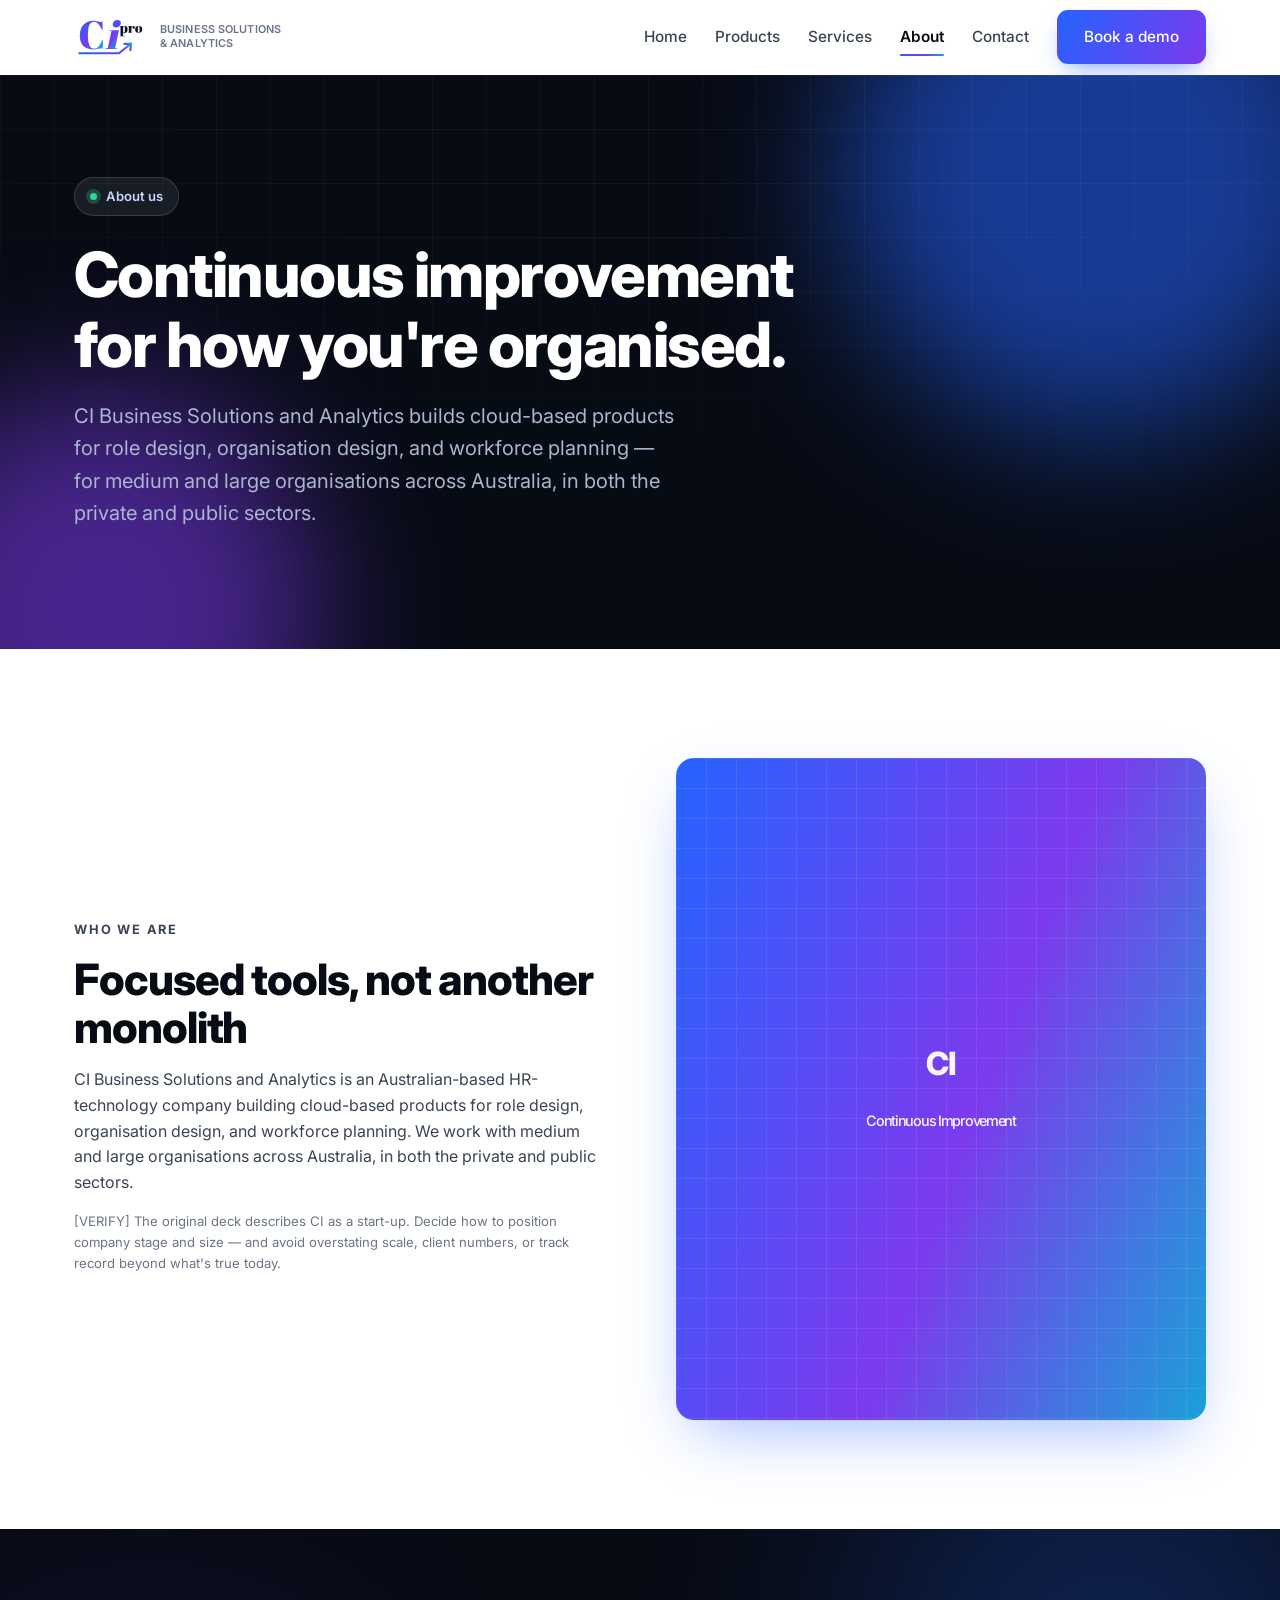
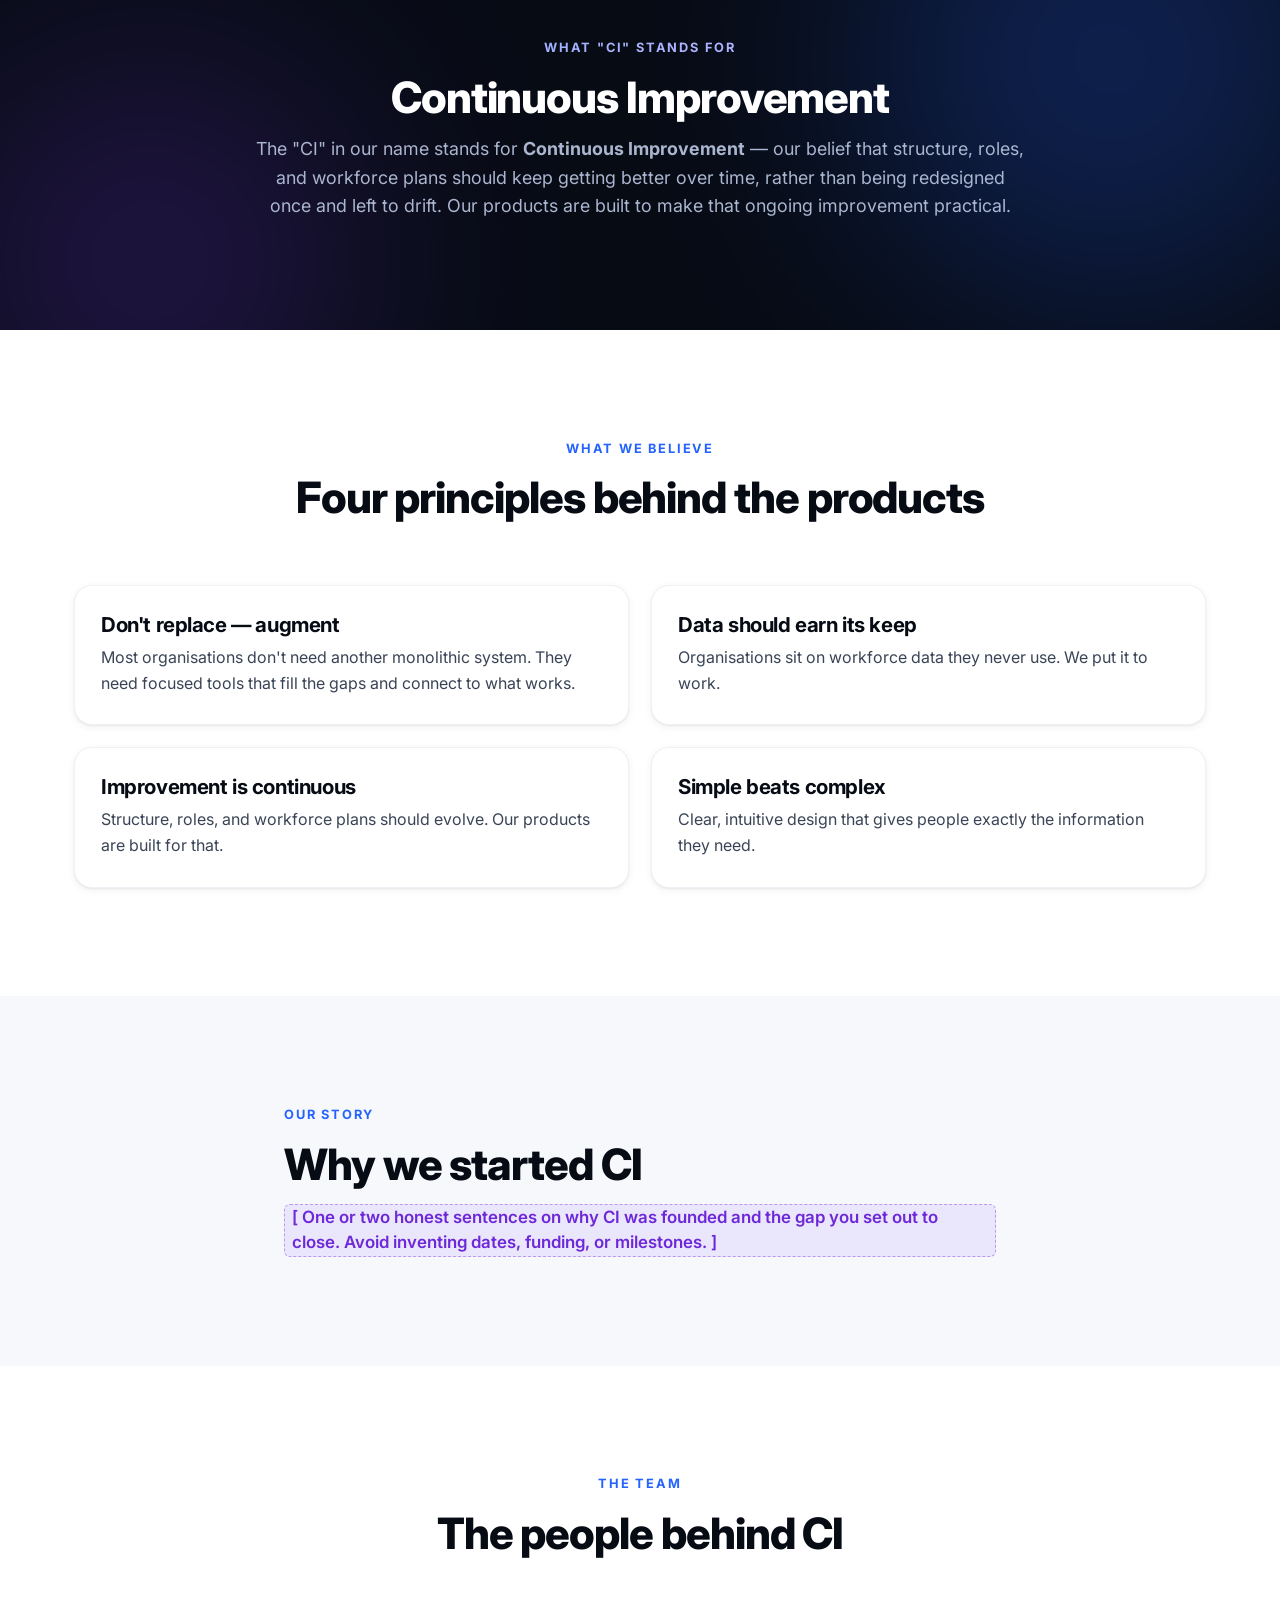
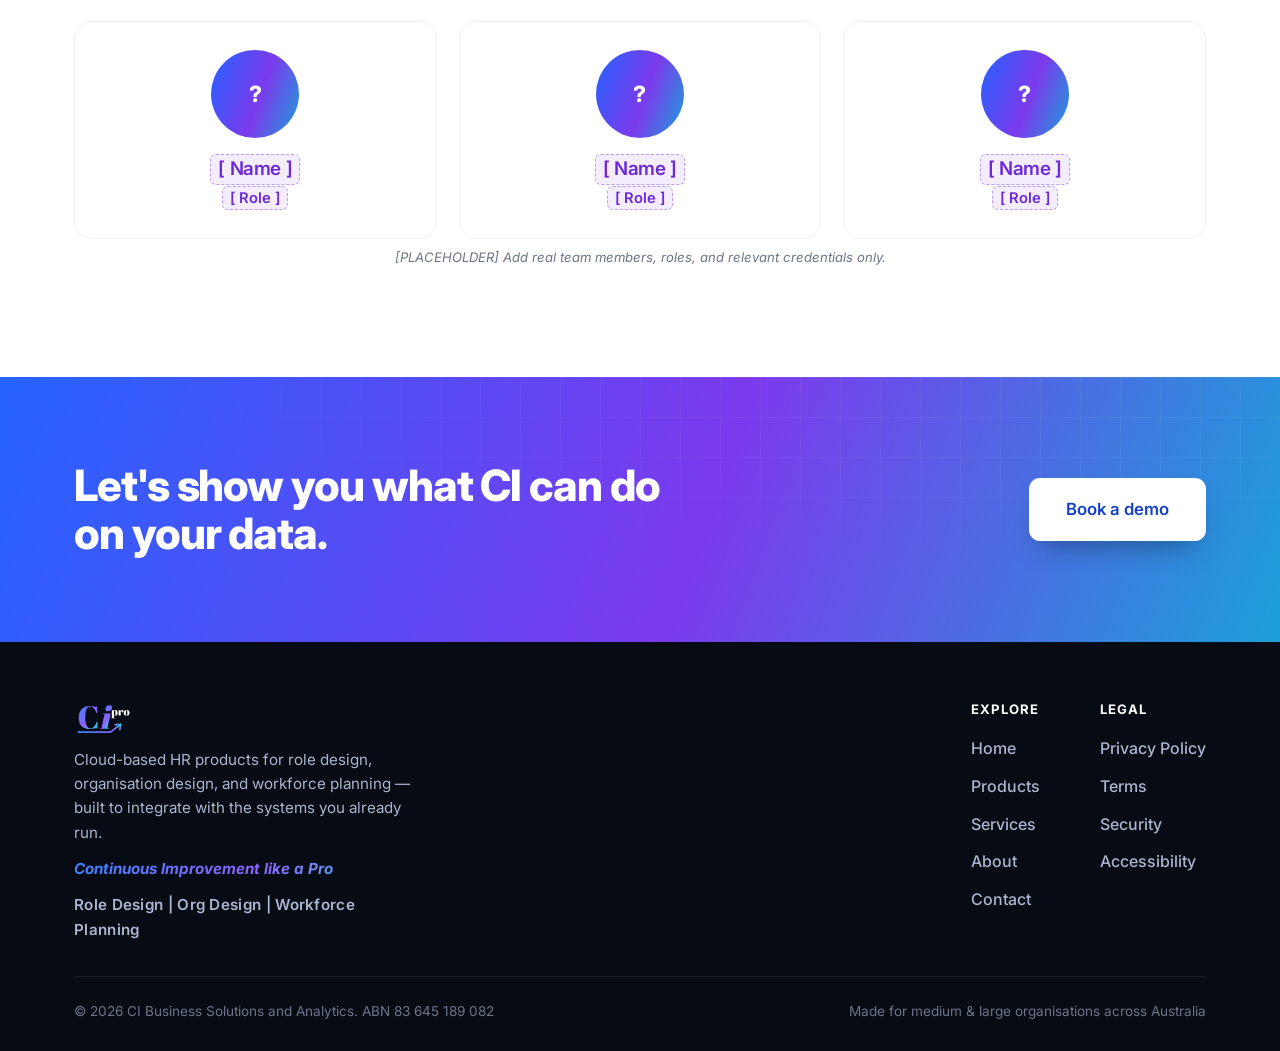
==== commit bc7410fe: "Add brand tagline to all page footers" ====
--- a/about.html
+++ b/about.html
@@ -140,6 +140,8 @@
         <div class="footer-brand">
           <img src="logo-light.svg" alt="Cipro" class="brand-logo-footer" />
           <p>Cloud-based HR products for role design, organisation design, and workforce planning — built to integrate with the systems you already run.</p>
+          <p class="footer-tagline">Continuous Improvement like a Pro</p>
+          <p class="footer-products">Role Design | Org Design | Workforce Planning</p>
         </div>
         <div class="footer-cols">
           <div class="footer-col">
--- a/styles.css
+++ b/styles.css
@@ -81,6 +81,9 @@
 .brand-sub { font-size: 0.68rem; line-height: 1.25; font-weight: 600; color: var(--gray-500); letter-spacing: 0.01em; text-transform: uppercase; }
 .brand-logo { height: 42px; width: auto; display: block; }
 .brand-logo-footer { height: 34px; width: auto; display: block; margin-bottom: 10px; }
+.footer-tagline { margin-top: 14px; font-style: italic; font-weight: 700; font-size: 1.05rem;
+  background: linear-gradient(110deg,#3b82ff,#9061ff 55%,#22d3ee); -webkit-background-clip: text; background-clip: text; color: transparent; }
+.footer-products { margin-top: 6px; font-size: 0.85rem; font-weight: 600; color: #aab6cf; letter-spacing: 0.02em; }
 .nav { display: flex; align-items: center; gap: 28px; }
 .nav > a { position: relative; font-weight: 500; font-size: 0.96rem; color: var(--gray-700); transition: color 0.15s; }
 .nav > a:not(.nav-cta):hover { color: var(--ink); }
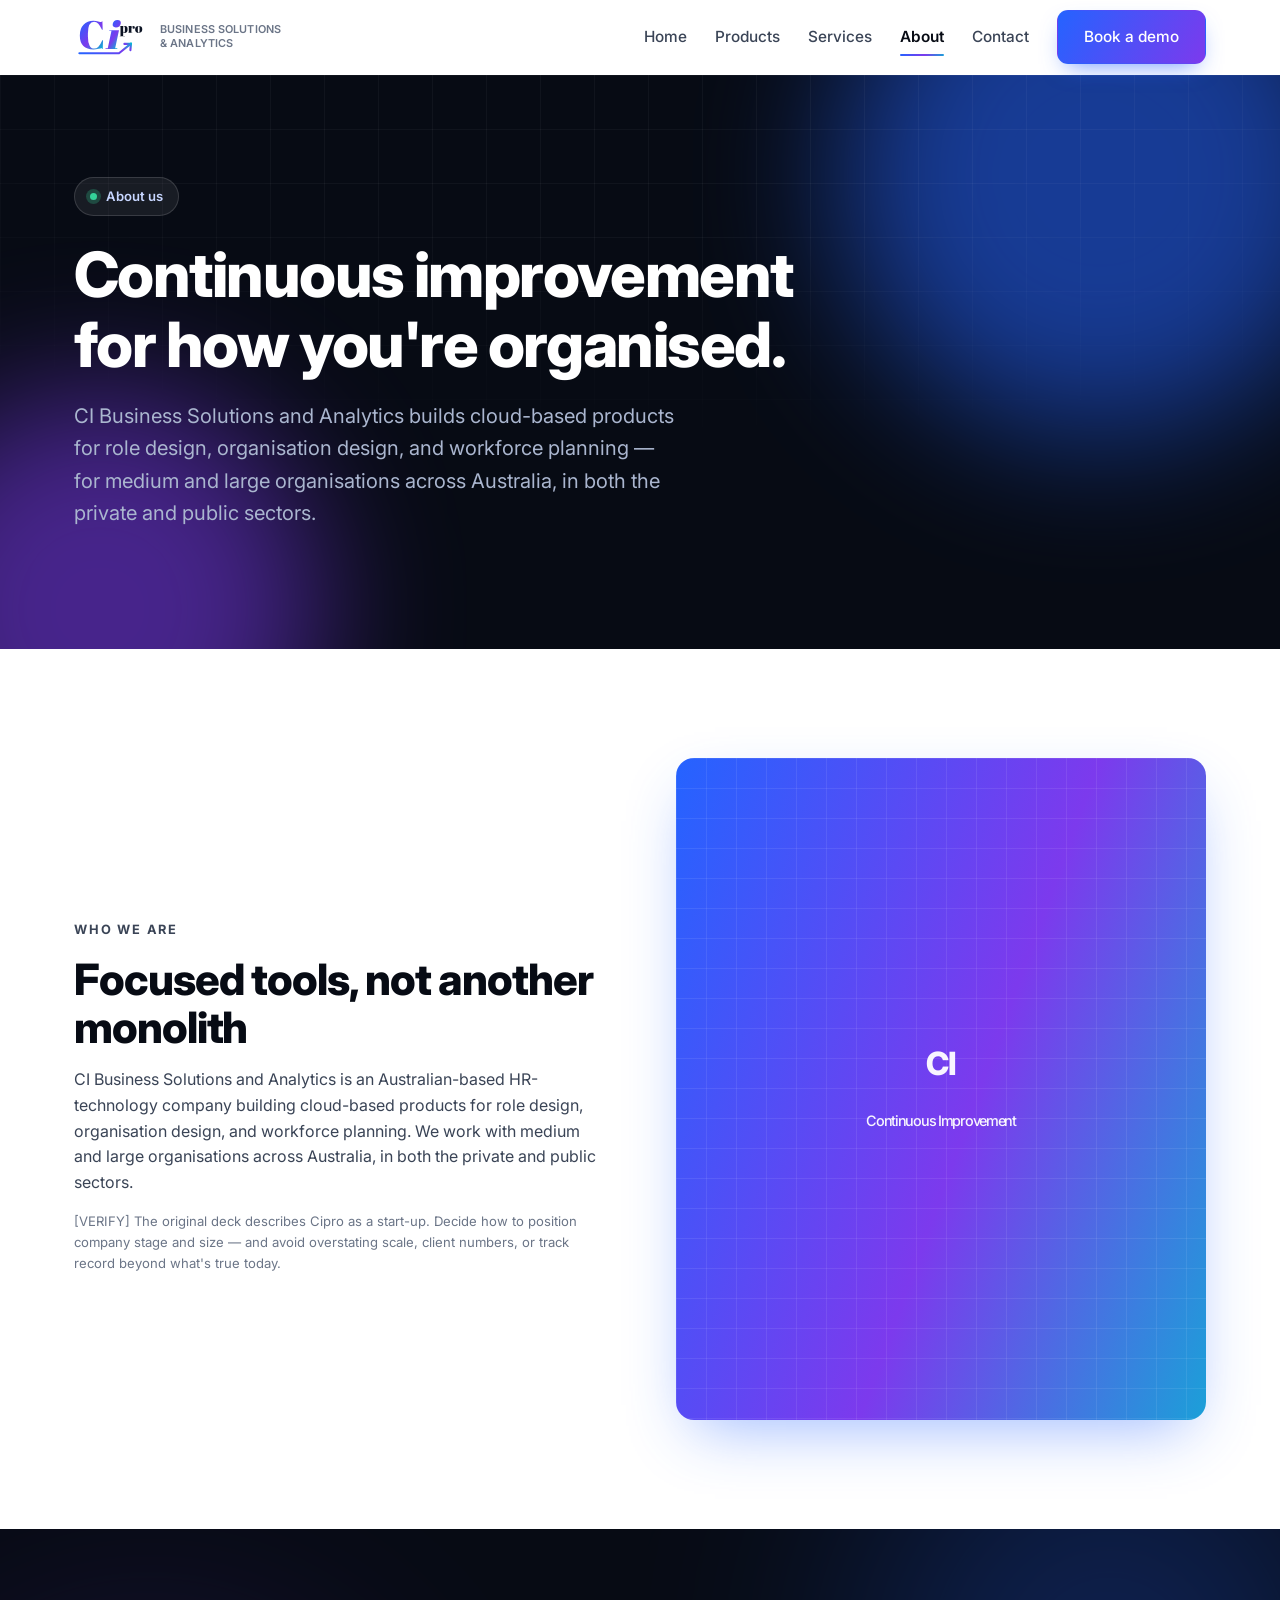
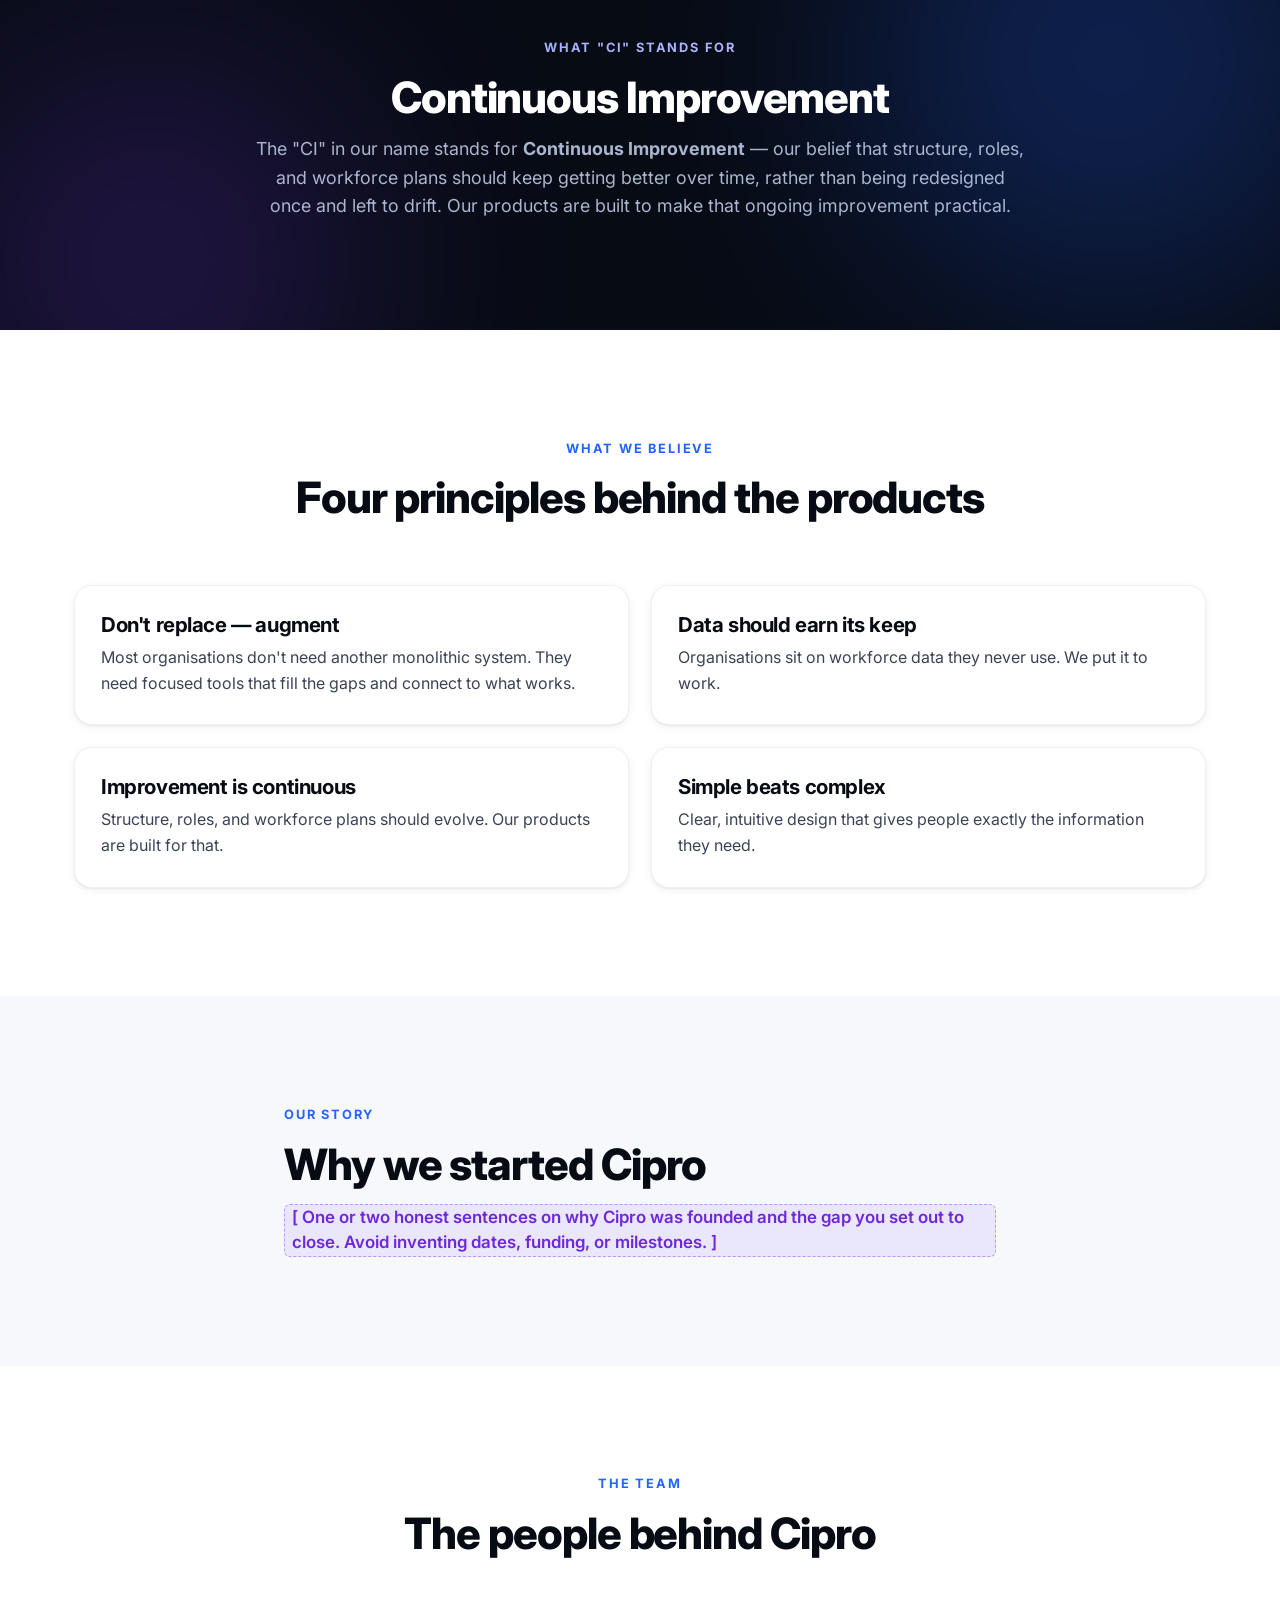
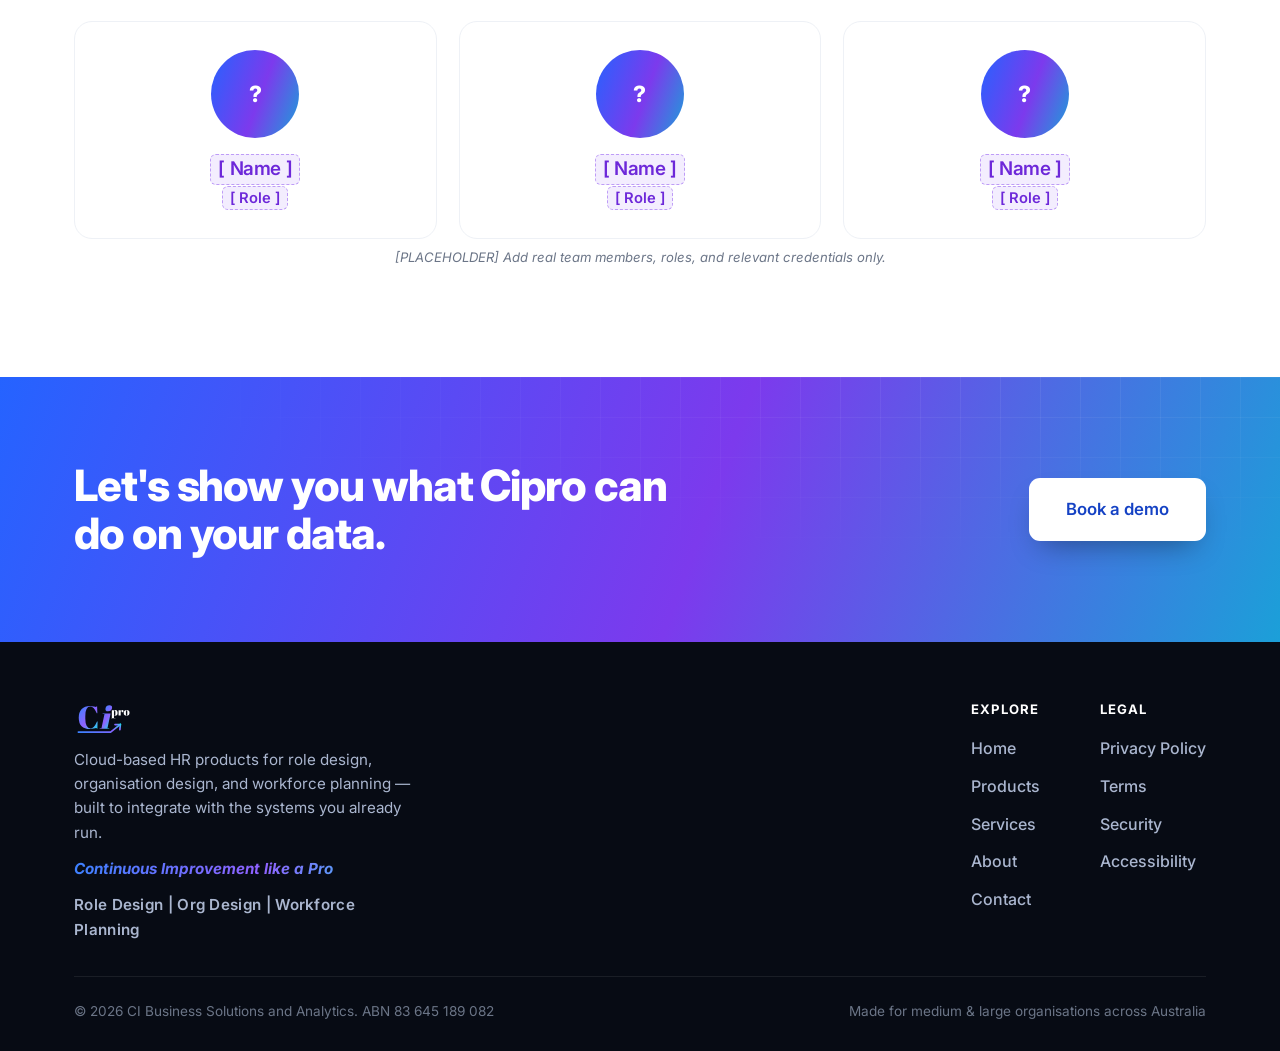
==== commit 286a48ac: "Standardise brand name to 'Cipro' across the site" ====
--- a/about.html
+++ b/about.html
@@ -64,7 +64,7 @@
             workforce planning. We work with medium and large organisations across Australia, in both the
             private and public sectors.
           </p>
-          <p><span class="ph-note" style="font-style: normal;">[VERIFY] The original deck describes CI as a start-up. Decide how to position company stage and size — and avoid overstating scale, client numbers, or track record beyond what's true today.</span></p>
+          <p><span class="ph-note" style="font-style: normal;">[VERIFY] The original deck describes Cipro as a start-up. Decide how to position company stage and size — and avoid overstating scale, client numbers, or track record beyond what's true today.</span></p>
         </div>
         <div class="about-photo"><span>CI<br /><small style="font-size:0.9rem;font-weight:500;">Continuous Improvement</small></span></div>
       </div>
@@ -103,9 +103,9 @@
     <section class="section section-muted">
       <div class="container" style="max-width: 760px; margin: 0 auto;">
         <p class="eyebrow">Our story</p>
-        <h2>Why we started CI</h2>
+        <h2>Why we started Cipro</h2>
         <p class="lede" style="margin-top: 16px;">
-          <span class="ph">[ One or two honest sentences on why CI was founded and the gap you set out to close. Avoid inventing dates, funding, or milestones. ]</span>
+          <span class="ph">[ One or two honest sentences on why Cipro was founded and the gap you set out to close. Avoid inventing dates, funding, or milestones. ]</span>
         </p>
       </div>
     </section>
@@ -115,7 +115,7 @@
       <div class="container">
         <div class="section-head">
           <p class="eyebrow">The team</p>
-          <h2>The people behind CI</h2>
+          <h2>The people behind Cipro</h2>
         </div>
         <div class="team-grid">
           <div class="member"><div class="avatar">?</div><h3><span class="ph">[ Name ]</span></h3><p style="color:var(--gray-500);"><span class="ph">[ Role ]</span></p></div>
@@ -128,7 +128,7 @@
 
     <section class="cta-band">
       <div class="container cta-inner">
-        <h2>Let's show you what CI can do on your data.</h2>
+        <h2>Let's show you what Cipro can do on your data.</h2>
         <a href="contact.html" class="btn btn-primary btn-lg">Book a demo</a>
       </div>
     </section>
